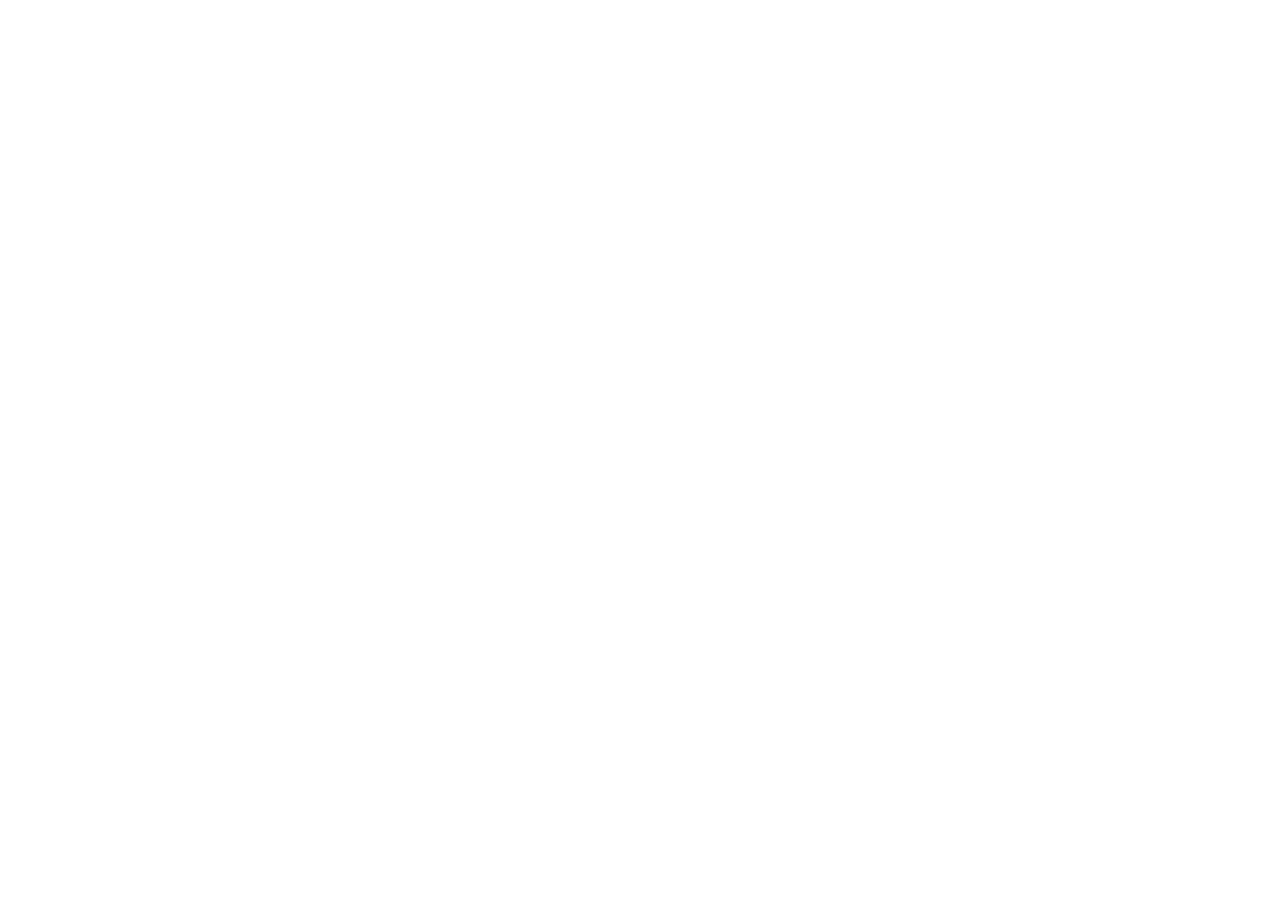
==== index.html @ 76657dc2 "testando alterações" ====
<!DOCTYPE html>
<html lang="en">
  <head>
    <meta charset="UTF-8" />
    <meta http-equiv="X-UA-Compatible" content="IE=edge" />
    <meta name="viewport" content="width=device-width, initial-scale=1.0" />
    <title>Banda Serratec</title>
  </head>
  <body></body>
</html>
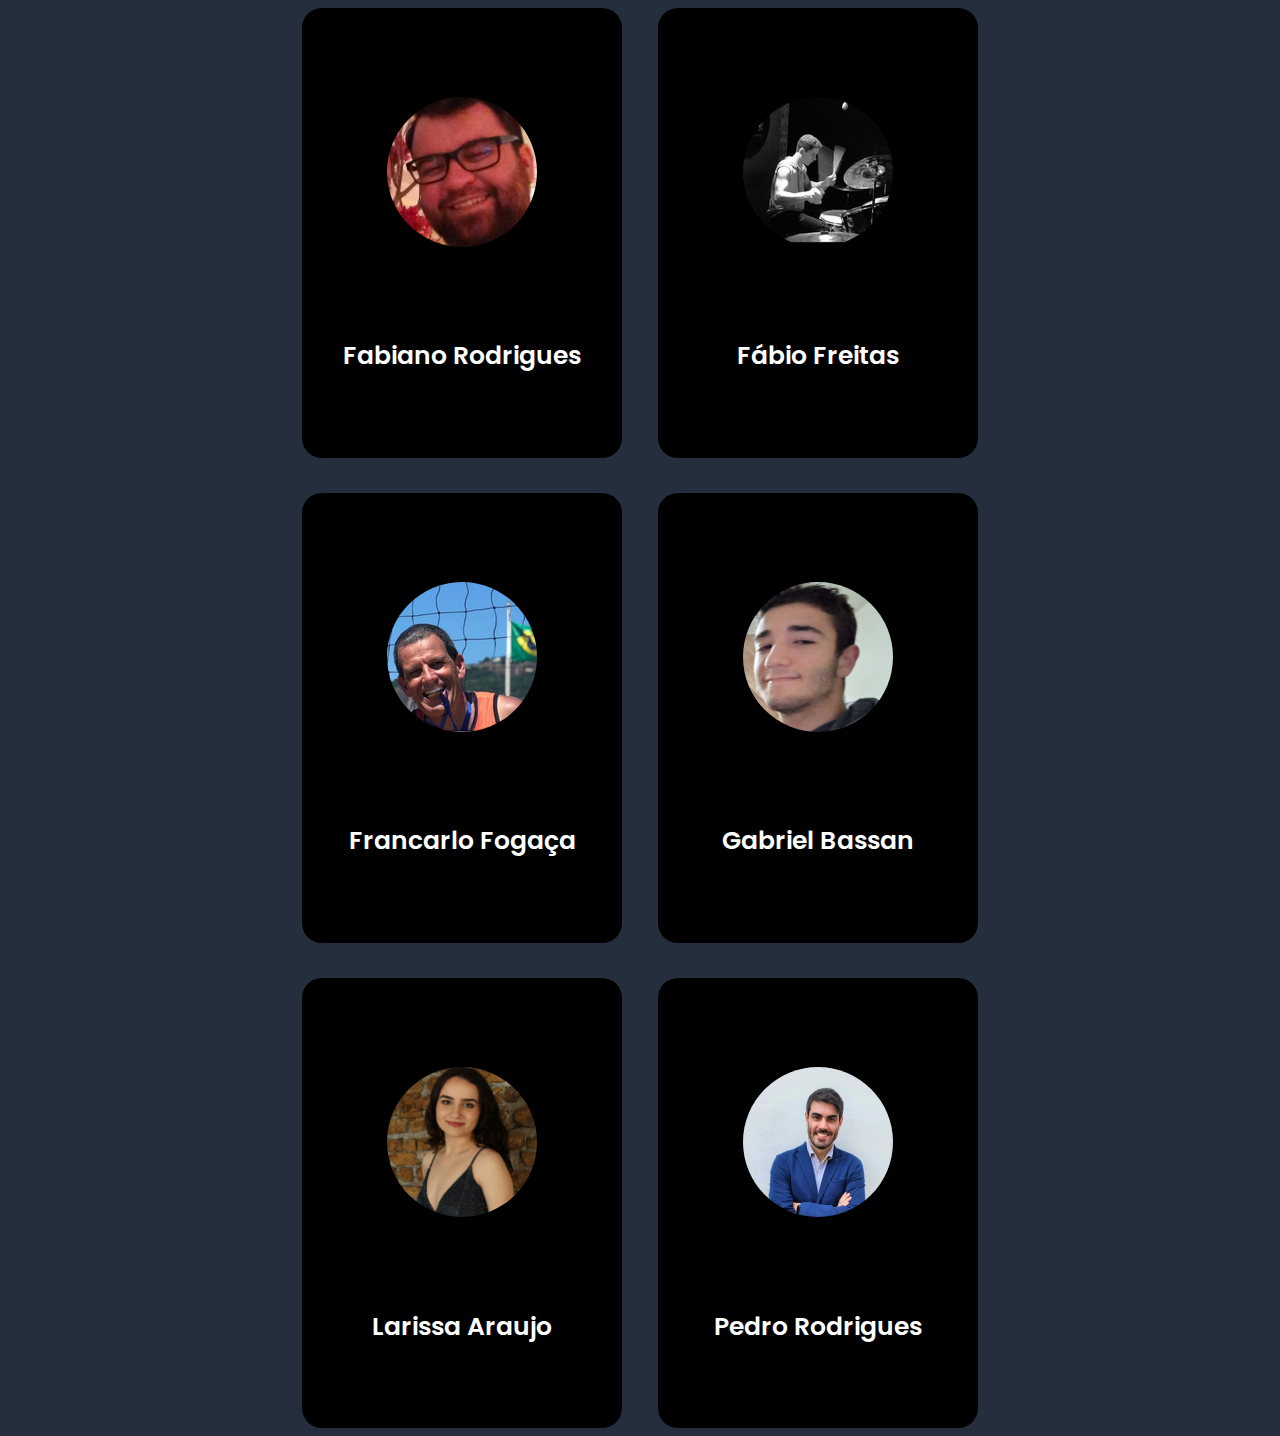
==== commit 307412b1: "add cards banda/pessoas" ====
--- a/index.html
+++ b/index.html
@@ -1,10 +1,128 @@
 <!DOCTYPE html>
-<html lang="en">
+<html lang="pt-BR">
   <head>
     <meta charset="UTF-8" />
     <meta http-equiv="X-UA-Compatible" content="IE=edge" />
     <meta name="viewport" content="width=device-width, initial-scale=1.0" />
-    <title>Banda Serratec</title>
+    <title>Card Hover Effects</title>
+    <link rel="stylesheet" href="./assets/css/style.css" />
+    <link rel="preconnect" href="https://fonts.googleapis.com" />
+    <link rel="preconnect" href="https://fonts.gstatic.com" crossorigin />
+    <link
+      href="https://fonts.googleapis.com/css2?family=Poppins:wght@500&display=swap"
+      rel="stylesheet"
+    />
   </head>
-  <body></body>
+  <body>
+    <section class="container">
+      <div class="card">
+        <div class="imagem">
+          <img
+            class="foto-pessoa"
+            src="./assets/img/fotoFabiano.jpg"
+            alt="foto p1"
+          />
+        </div>
+        <div class="texto">
+          <h2 class="nome">Fabiano Rodrigues</h2>
+          <p class="text-main">
+            Fabiano tem 34 anos, cursa faculdade de Processos Gerenciais e
+            participa da Residência de Software do Serratec. Trabalhou por anos
+            em uma empresa voltada para as áreas de Comunicação, Marketing e Big
+            Data, deixando-a para focar na carreira de desenvolvedor.
+          </p>
+        </div>
+      </div>
+      <div class="card">
+        <div class="imagem">
+          <img
+            class="foto-pessoa"
+            src="./assets/img/fotoFabio.png"
+            alt="foto p2"
+          />
+        </div>
+        <div class="texto">
+          <h2 class="nome">Fábio Freitas</h2>
+          <p class="text-main">
+            Fabio tem 28 anos, formado em Engenharia Mecânica pela Universidade
+            Católica de Petrópolis (UCP). Hoje cursa imersão Full-Stack na
+            Residência em TIC Software, pelo Serratec. É um cara que gosta de
+            jogar Airsoft, tocar bateria e, agora, seu mais novo hobbie: codar!
+          </p>
+        </div>
+      </div>
+      <div class="card">
+        <div class="imagem">
+          <img
+            class="foto-pessoa"
+            src="./assets/img/fotoFrancarlo.png"
+            alt="foto p3"
+          />
+        </div>
+        <div class="texto">
+          <h2 class="nome">Francarlo Fogaça</h2>
+          <p class="text-main">
+            Francarlo Fogaça, formado em: Eletricista Instalador, Técnico em
+            Eletrônica, Manutenção Elétrica e Eletrônica Industrial. Atua em
+            empresas na área de manutenção eletrônica/microeletrônica. E hoje
+            cursa Residência Software do Serratec.
+          </p>
+        </div>
+      </div>
+      <div class="card">
+        <div class="imagem">
+          <img
+            class="foto-pessoa"
+            src="./assets/img/fotoGabriel.jpg"
+            alt="foto p4"
+          />
+        </div>
+        <div class="texto">
+          <h2 class="nome">Gabriel Bassan</h2>
+          <p class="text-main">
+            Gabriel Bassan tem 17 anos, recém formado no ensino médio(2021),
+            engressou na Universidade Católica de Petrópolis Engenharia
+            Mecânica, mas trancou para cursar Programação no Serratec. Curte
+            card games, animes, quadrinhos e basquete.
+          </p>
+        </div>
+      </div>
+      <div class="card">
+        <div class="imagem">
+          <img
+            class="foto-pessoa"
+            src="./assets/img/fotoLarissa.jpg"
+            alt="foto p5"
+          />
+        </div>
+        <div class="texto">
+          <h2 class="nome">Larissa Araujo</h2>
+          <p class="text-main">
+            Larissa tem 18 anos, recém formada no ensino médio (2021). É
+            apaixonada por arte e música, sendo da área de humanas, hoje se
+            aventura e se desafia cursando Residência de Software, pelo
+            Serratec, em busca de novas experiências e conhecimentos.
+          </p>
+        </div>
+      </div>
+      <div class="card">
+        <div class="imagem">
+          <img
+            class="foto-pessoa"
+            src="./assets/img/fotoPedro.png"
+            alt="foto p6"
+          />
+        </div>
+        <div class="texto">
+          <h2 class="nome">Pedro Rodrigues</h2>
+          <p class="text-main">
+            Pedro tem 28 anos, formado em Geologia e com especialização em
+            Sistemas de Informação Geográfica. Hoje ele se aventura a fundo no
+            mundo da tecnologia, mergulhando em uma experiência intensa através
+            do programa de Residência de Software oferecido pelo SERRATEC.
+          </p>
+        </div>
+      </div>
+    </section>
+  </body>
 </html>
--- a/assets/css/style.css
+++ b/assets/css/style.css
@@ -0,0 +1,156 @@
+body {
+  display: flex;
+  justify-content: center;
+  align-items: center;
+  min-height: 100vh;
+  background-color: #242e3d;
+}
+.container {
+  display: flex;
+  justify-content: center;
+  flex-wrap: wrap;
+  gap: 2.2rem;
+  width: 80%;
+  margin: auto;
+  flex-wrap: wrap;
+}
+.card {
+  background-color: #000000;
+  width: 20rem;
+  height: 28.125rem;
+  position: relative;
+  border-radius: 1.25rem;
+  overflow: hidden;
+}
+.imagem {
+  display: flex;
+  justify-content: center;
+}
+.foto-pessoa {
+  width: 9.375rem;
+  height: 9.375rem;
+  border-radius: 50%;
+  margin-top: 1.25rem;
+}
+.nome {
+  text-align: center;
+  color: #fff;
+  font-weight: 600;
+  font-size: 1.563rem;
+  font-family: "Poppins";
+}
+.texto {
+  display: flex;
+}
+.text-main {
+  position: absolute;
+  bottom: 0;
+  text-align: center;
+  transition: 1s;
+  z-index: 10;
+  color: #a2b2c2;
+  font-weight: 200;
+  font-size: 0.938rem;
+  font-family: "Poppins";
+}
+.container .card .foto-pessoa {
+  position: absolute;
+  top: 32%;
+  transform: translateY(-50%);
+  z-index: 10000;
+  transition: 0.5s;
+}
+.container .card:hover .foto-pessoa {
+  top: 0%;
+  transform: translateY(0%);
+}
+.container .card .foto-pessoa img {
+  position: absolute;
+  top: 50%;
+  left: 50%;
+  transform: translate(-50%, -50%) rotate(-25deg);
+  width: 16.875rem;
+}
+.container .card .nome {
+  position: absolute;
+  bottom: 0;
+  width: 100%;
+  height: 6.25rem;
+  text-align: center;
+  transition: 1s;
+  z-index: 10;
+}
+.container .card:hover .nome {
+  height: 13.125rem;
+  transform: translateY(-1.875rem);
+}
+.container .card .nome .text-main {
+  display: flex;
+  justify-content: center;
+  align-items: center;
+  padding: 0.5rem 1.25rem;
+  transition: 0.5s;
+  opacity: 1;
+  visibility: hidden;
+  padding-top: 0;
+  padding-bottom: 0;
+}
+.container .card:hover .nome .text-main {
+  opacity: 1;
+  visibility: visible;
+  transition-delay: 0.2s;
+}
+.container .card .nome .text-main {
+  text-align: center;
+  display: inline-block;
+  margin: 0.313rem;
+  transition: 0s;
+  color: #a2b2c2;
+  border-radius: 0.25;
+  cursor: pointer;
+}
+.container .card .text-main {
+  text-align: center;
+  display: inline-block;
+  padding: 0.625rem 1.25rem;
+  border-radius: 0.25rem;
+  margin-top: 0.625rem;
+  text-decoration: none;
+  color: #a2b2c2;
+  opacity: 0;
+  transform: translateY(3.125rem);
+  transition: 0.5s;
+  margin-top: 0;
+}
+.container .card:hover .text-main {
+  opacity: 1;
+  transform: translateY(0rem);
+  transition-delay: 0s;
+  text-align: center;
+}
+.card:hover {
+  filter: brightness(1.2);
+  cursor: pointer;
+  transform: scale(1.03);
+  transition: all 0.4s ease;
+}
+@media screen and (max-width: 992px) {
+  .card:hover .foto-pessoa {
+    display: none;
+  }
+}
+@media screen and (max-width: 500px) {
+  .card:hover .texto {
+    display: flex;
+    align-items: center;
+    justify-content: center;
+  }
+  .card:hover .nome {
+    text-align: center;
+    width: 80%;
+  }
+  .container .card:hover .nome {
+    height: 17rem;
+    transform: translateY(-5rem);
+  }
+}
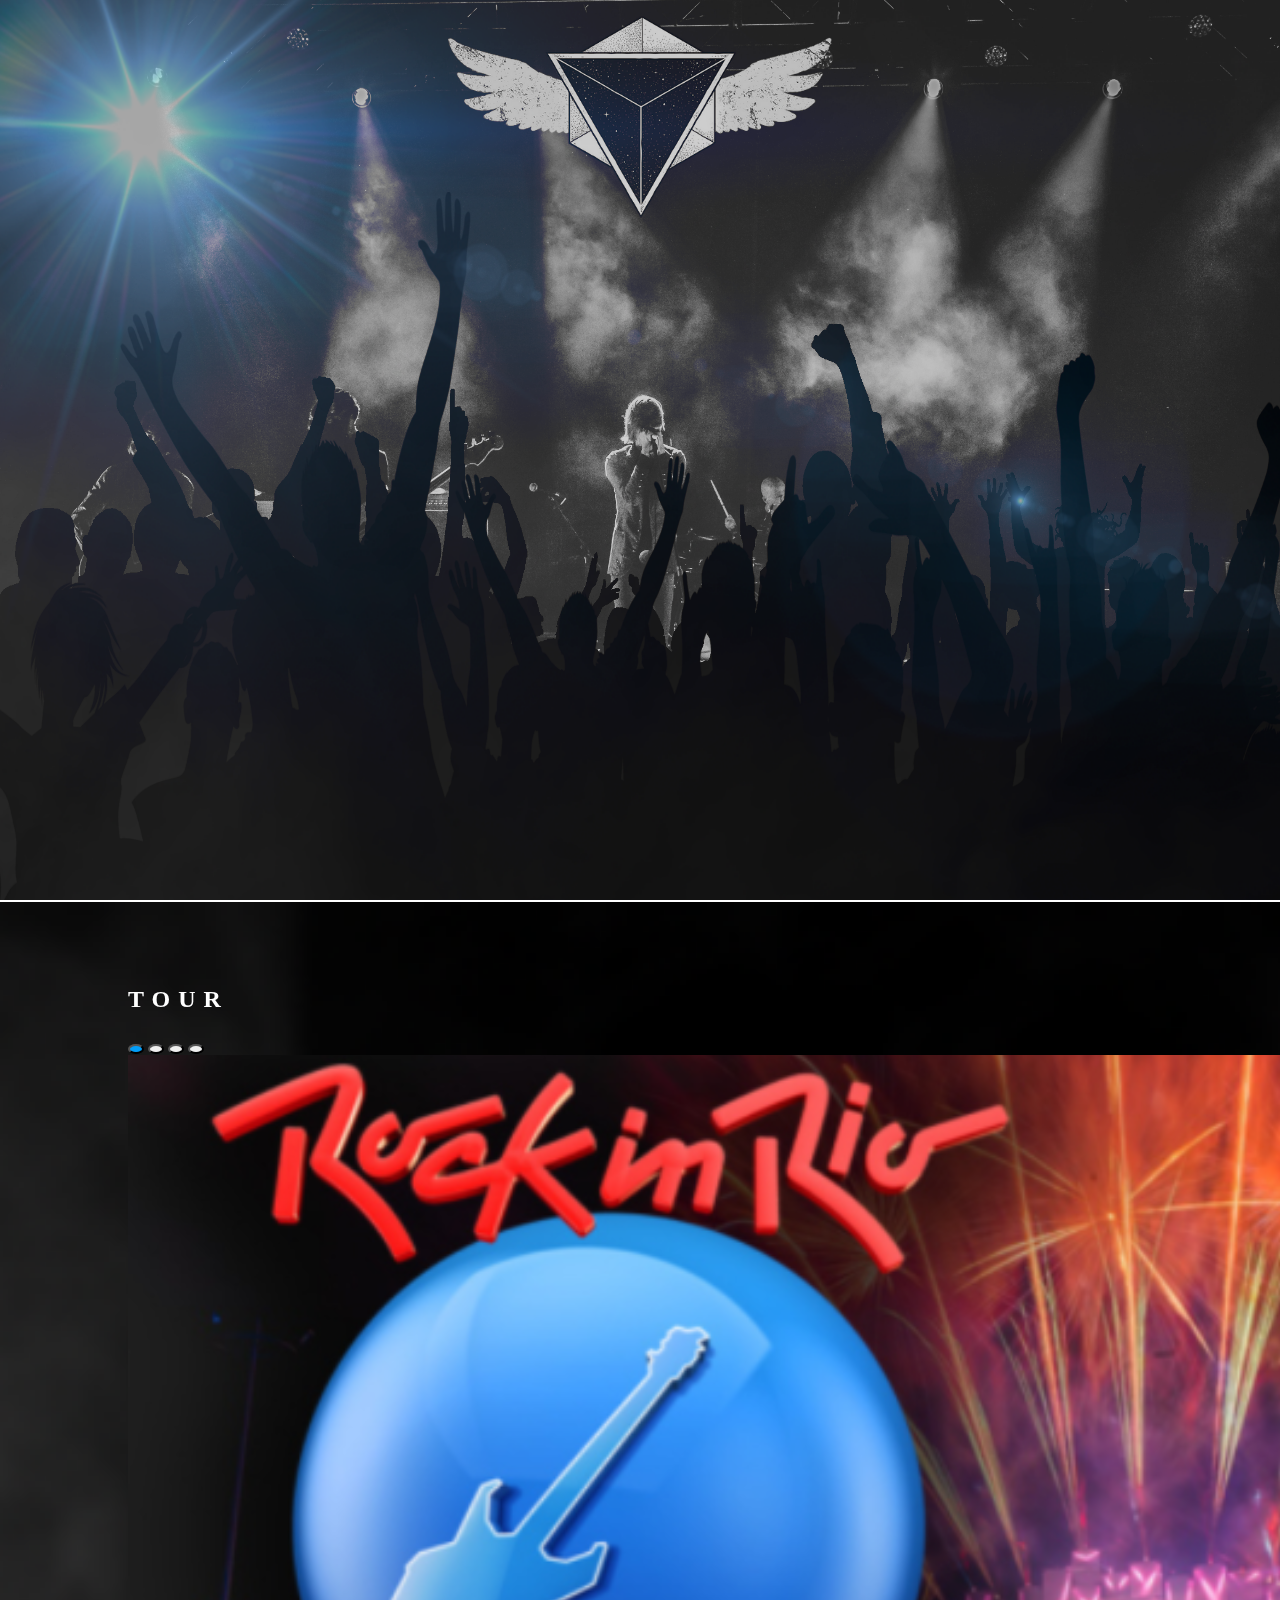
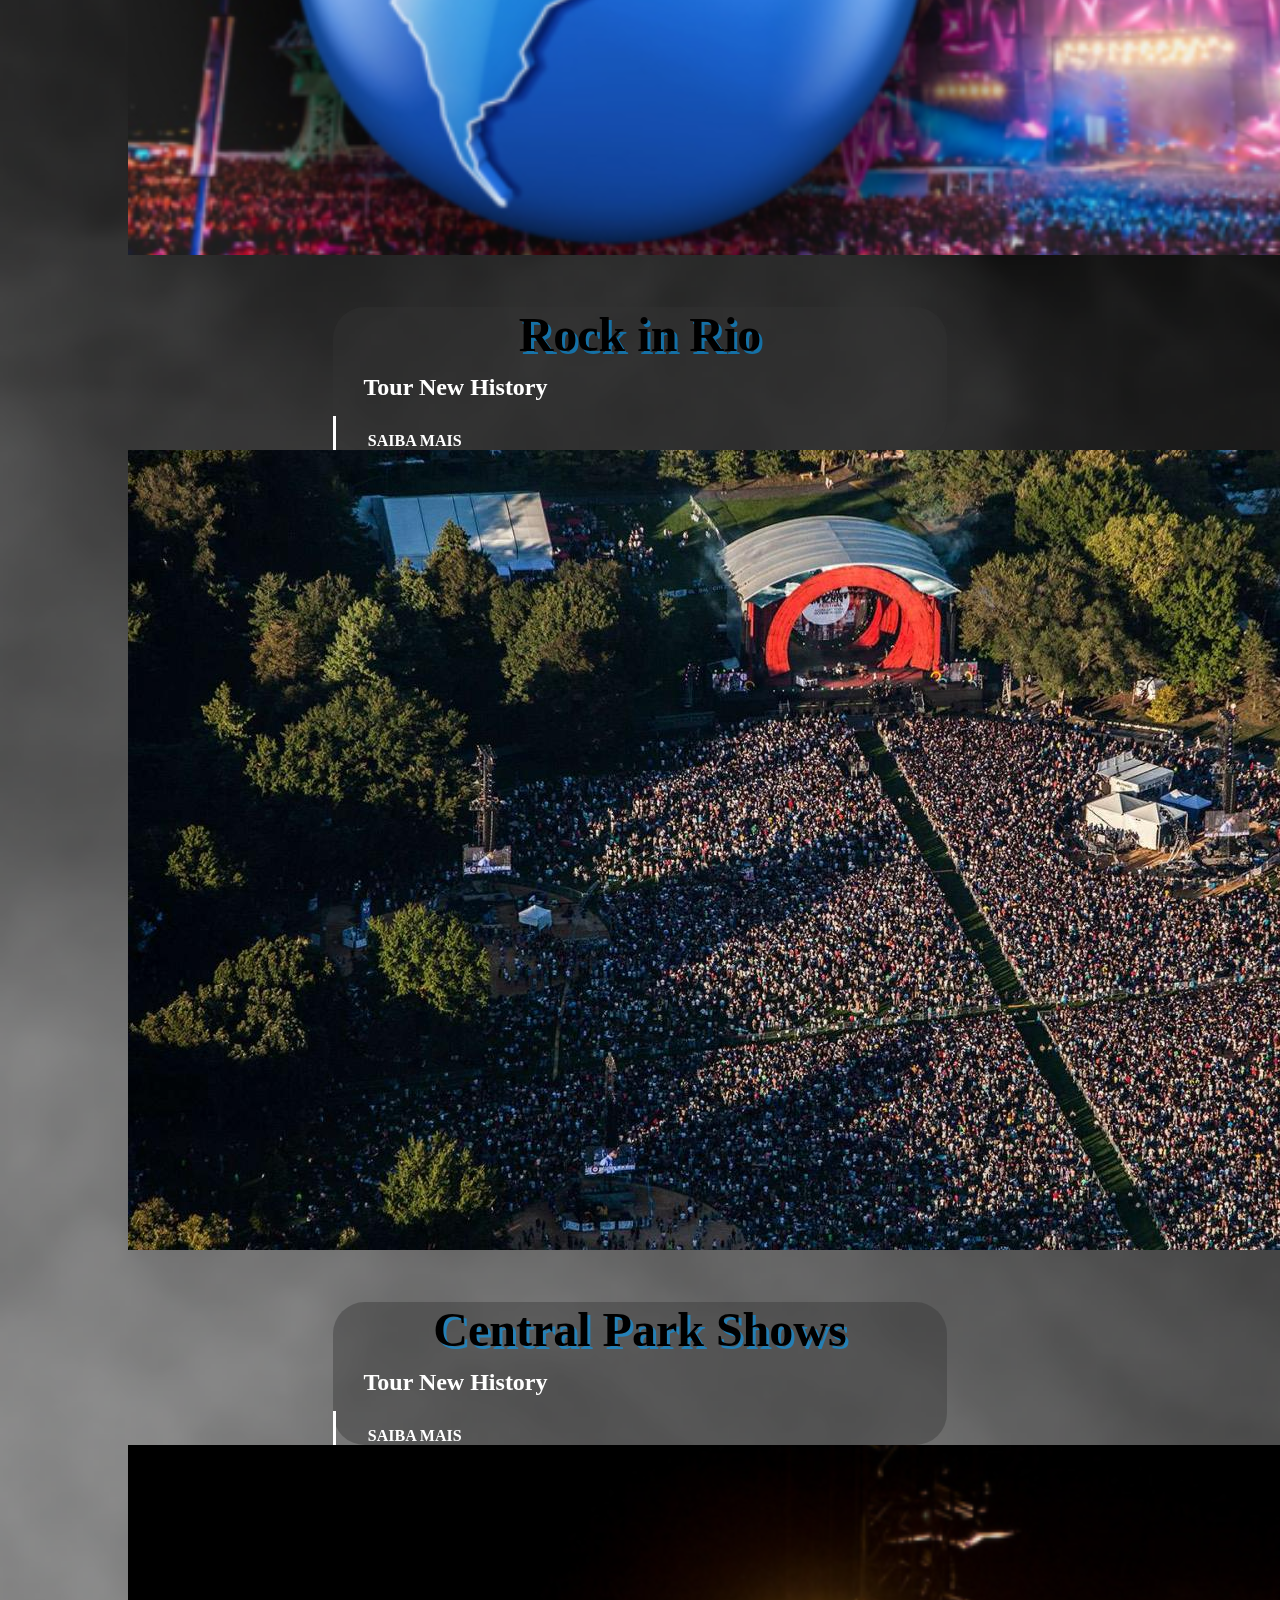
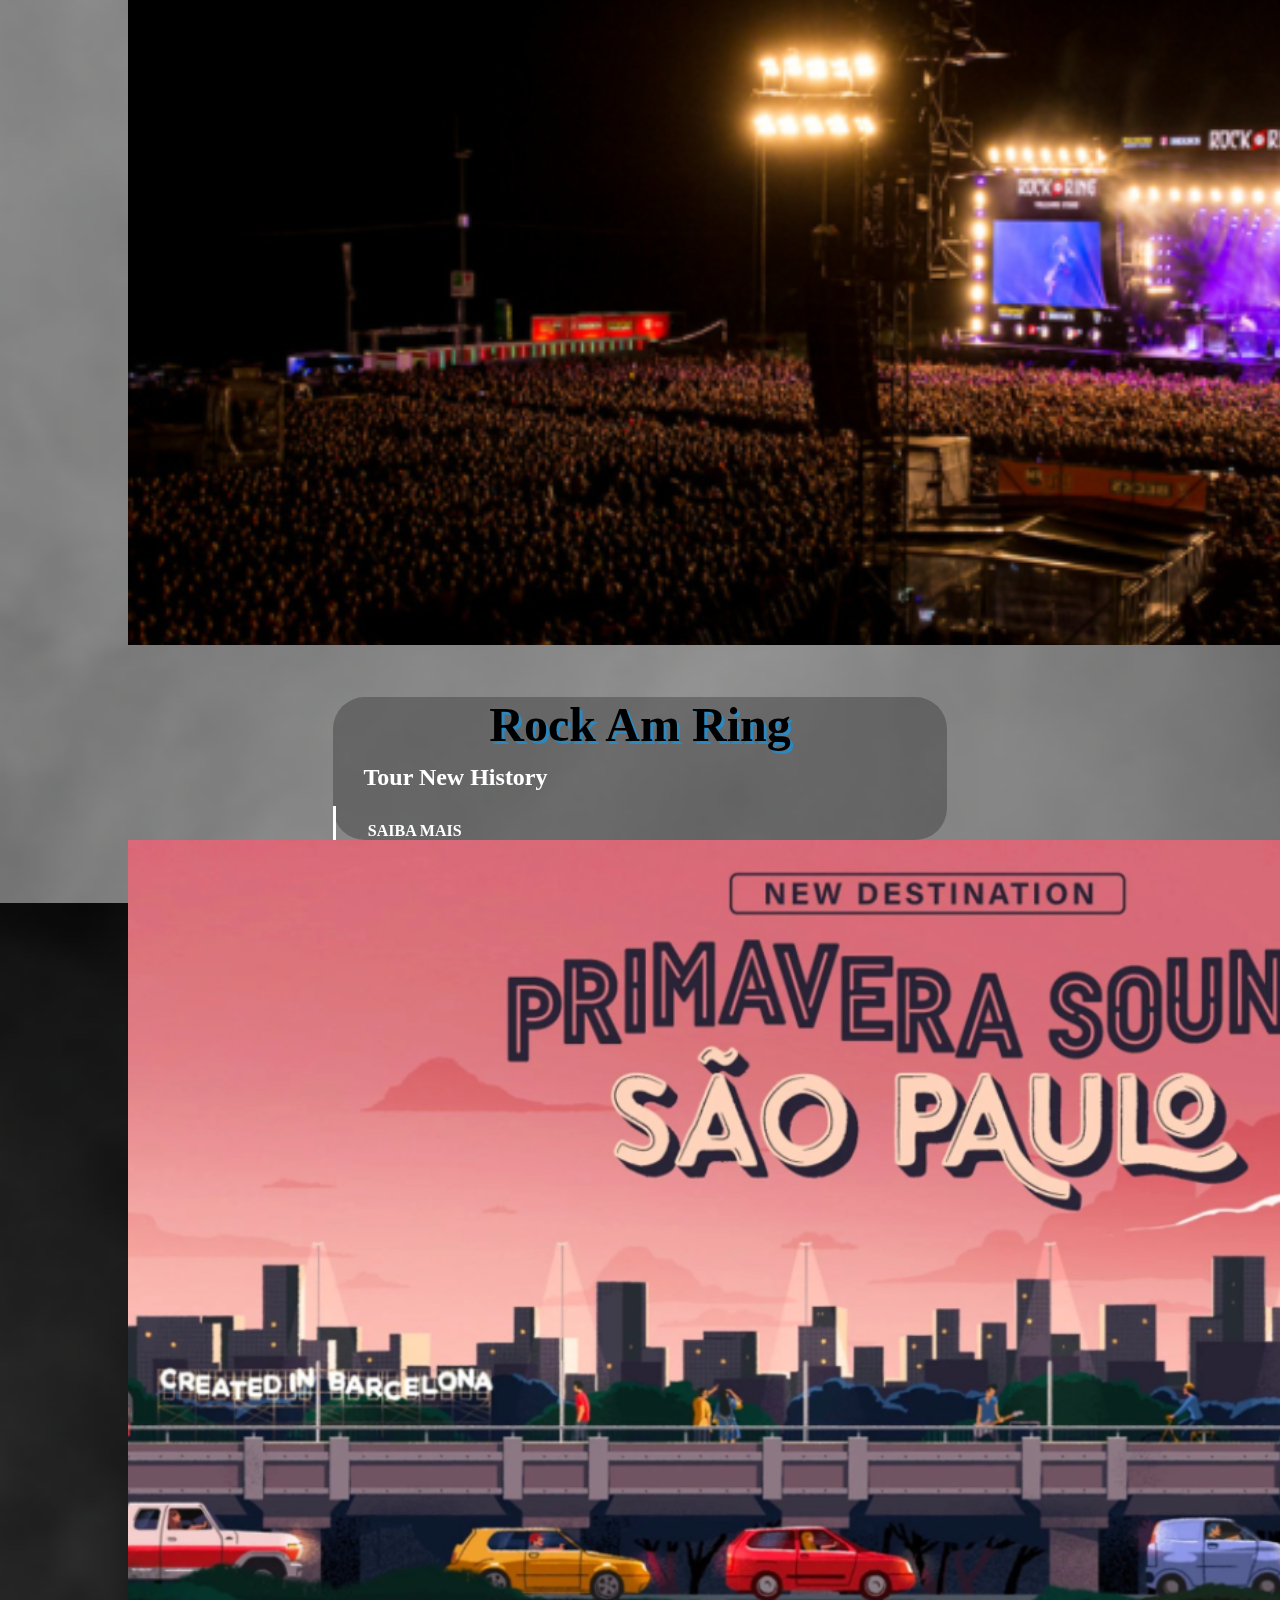
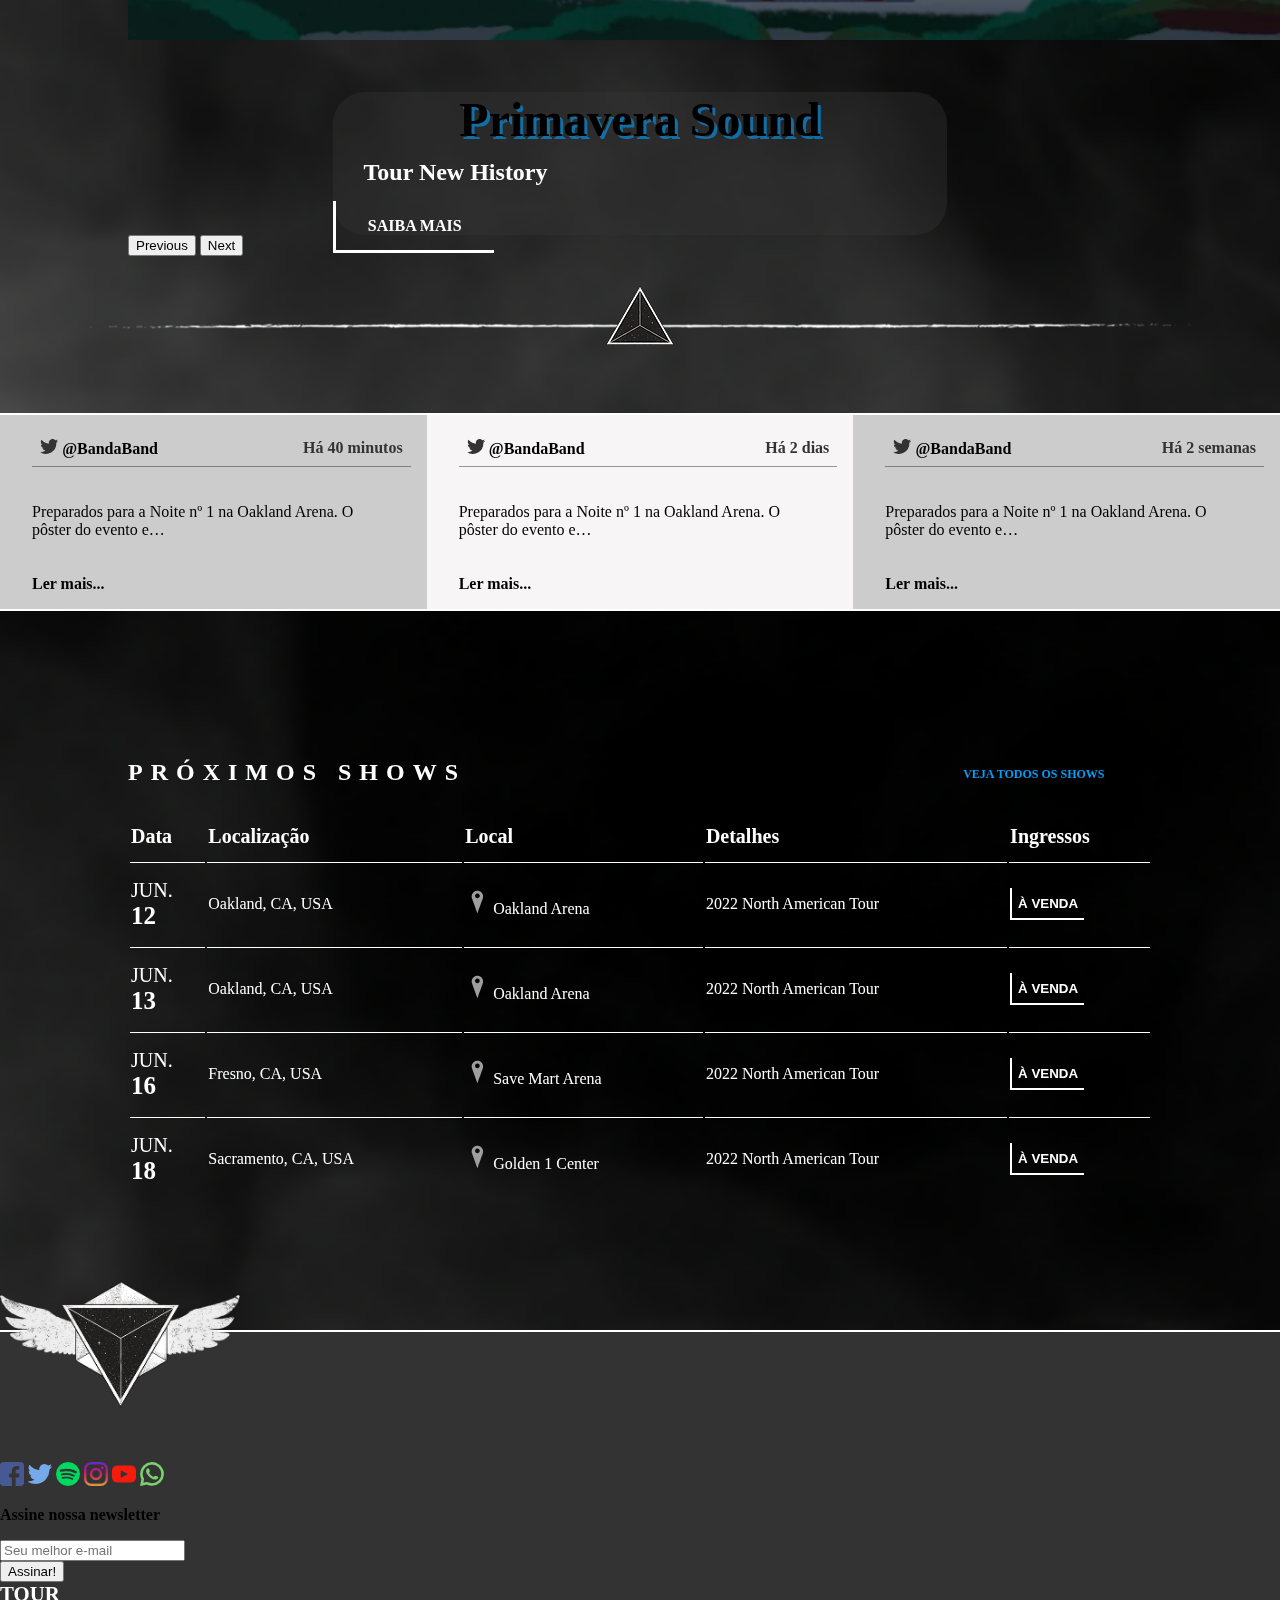
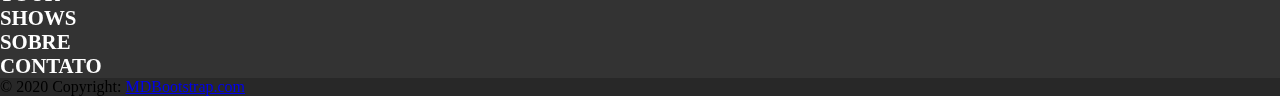
==== commit b512848b: "preparando main para o merge com about e contact" ====
--- a/index.html
+++ b/index.html
@@ -1,128 +1,803 @@
 <!DOCTYPE html>
 <html lang="pt-BR">
-  <head>
-    <meta charset="UTF-8" />
-    <meta http-equiv="X-UA-Compatible" content="IE=edge" />
-    <meta name="viewport" content="width=device-width, initial-scale=1.0" />
-    <title>Card Hover Effects</title>
-    <link rel="stylesheet" href="./assets/css/style.css" />
-    <link rel="preconnect" href="https://fonts.googleapis.com" />
-    <link rel="preconnect" href="https://fonts.gstatic.com" crossorigin />
-    <link
-      href="https://fonts.googleapis.com/css2?family=Poppins:wght@500&display=swap"
-      rel="stylesheet"
-    />
-  </head>
-  <body>
-    <section class="container">
-      <div class="card">
-        <div class="imagem">
-          <img
-            class="foto-pessoa"
-            src="./assets/img/fotoFabiano.jpg"
-            alt="foto p1"
-          />
-        </div>
-        <div class="texto">
-          <h2 class="nome">Fabiano Rodrigues</h2>
-          <p class="text-main">
-            Fabiano tem 34 anos, cursa faculdade de Processos Gerenciais e
-            participa da Residência de Software do Serratec. Trabalhou por anos
-            em uma empresa voltada para as áreas de Comunicação, Marketing e Big
-            Data, deixando-a para focar na carreira de desenvolvedor.
-          </p>
-        </div>
-      </div>
-      <div class="card">
-        <div class="imagem">
-          <img
-            class="foto-pessoa"
-            src="./assets/img/fotoFabio.png"
-            alt="foto p2"
-          />
-        </div>
-        <div class="texto">
-          <h2 class="nome">Fábio Freitas</h2>
-          <p class="text-main">
-            Fabio tem 28 anos, formado em Engenharia Mecânica pela Universidade
-            Católica de Petrópolis (UCP). Hoje cursa imersão Full-Stack na
-            Residência em TIC Software, pelo Serratec. É um cara que gosta de
-            jogar Airsoft, tocar bateria e, agora, seu mais novo hobbie: codar!
-          </p>
-        </div>
-      </div>
-      <div class="card">
-        <div class="imagem">
-          <img
-            class="foto-pessoa"
-            src="./assets/img/fotoFrancarlo.png"
-            alt="foto p3"
-          />
-        </div>
-        <div class="texto">
-          <h2 class="nome">Francarlo Fogaça</h2>
-          <p class="text-main">
-            Francarlo Fogaça, formado em: Eletricista Instalador, Técnico em
-            Eletrônica, Manutenção Elétrica e Eletrônica Industrial. Atua em
-            empresas na área de manutenção eletrônica/microeletrônica. E hoje
-            cursa Residência Software do Serratec.
-          </p>
-        </div>
-      </div>
-      <div class="card">
-        <div class="imagem">
-          <img
-            class="foto-pessoa"
-            src="./assets/img/fotoGabriel.jpg"
-            alt="foto p4"
-          />
-        </div>
-        <div class="texto">
-          <h2 class="nome">Gabriel Bassan</h2>
-          <p class="text-main">
-            Gabriel Bassan tem 17 anos, recém formado no ensino médio(2021),
-            engressou na Universidade Católica de Petrópolis Engenharia
-            Mecânica, mas trancou para cursar Programação no Serratec. Curte
-            card games, animes, quadrinhos e basquete.
-          </p>
-        </div>
-      </div>
-      <div class="card">
-        <div class="imagem">
-          <img
-            class="foto-pessoa"
-            src="./assets/img/fotoLarissa.jpg"
-            alt="foto p5"
-          />
-        </div>
-        <div class="texto">
-          <h2 class="nome">Larissa Araujo</h2>
-          <p class="text-main">
-            Larissa tem 18 anos, recém formada no ensino médio (2021). É
-            apaixonada por arte e música, sendo da área de humanas, hoje se
-            aventura e se desafia cursando Residência de Software, pelo
-            Serratec, em busca de novas experiências e conhecimentos.
-          </p>
-        </div>
-      </div>
-      <div class="card">
-        <div class="imagem">
-          <img
-            class="foto-pessoa"
-            src="./assets/img/fotoPedro.png"
-            alt="foto p6"
-          />
-        </div>
-        <div class="texto">
-          <h2 class="nome">Pedro Rodrigues</h2>
-          <p class="text-main">
-            Pedro tem 28 anos, formado em Geologia e com especialização em
-            Sistemas de Informação Geográfica. Hoje ele se aventura a fundo no
-            mundo da tecnologia, mergulhando em uma experiência intensa através
-            do programa de Residência de Software oferecido pelo SERRATEC.
-          </p>
-        </div>
-      </div>
-    </section>
-  </body>
+   <head>
+      <meta charset="UTF-8" />
+      <meta http-equiv="X-UA-Compatible" content="IE=edge" />
+      <meta name="viewport" content="width=device-width, initial-scale=1.0" />
+      <!-- Bootstrap -->
+      <link
+         href="https://cdn.jsdelivr.net/npm/bootstrap@5.1.3/dist/css/bootstrap.min.css"
+         rel="stylesheet"
+         integrity="sha384-1BmE4kWBq78iYhFldvKuhfTAU6auU8tT94WrHftjDbrCEXSU1oBoqyl2QvZ6jIW3"
+         crossorigin="anonymous"
+      />
+      <link rel="stylesheet" href="assets/css/style-home.css" />
+
+      <!-- Scripts -->
+      <script
+         src="https://cdn.jsdelivr.net/npm/@popperjs/core@2.10.2/dist/umd/popper.min.js"
+         integrity="sha384-7+zCNj/IqJ95wo16oMtfsKbZ9ccEh31eOz1HGyDuCQ6wgnyJNSYdrPa03rtR1zdB"
+         crossorigin="anonymous"
+      ></script>
+      <script
+         src="https://cdn.jsdelivr.net/npm/bootstrap@5.1.3/dist/js/bootstrap.min.js"
+         integrity="sha384-QJHtvGhmr9XOIpI6YVutG+2QOK9T+ZnN4kzFN1RtK3zEFEIsxhlmWl5/YESvpZ13"
+         crossorigin="anonymous"
+      ></script>
+      <script
+         src="https://cdn.jsdelivr.net/npm/bootstrap@5.1.3/dist/js/bootstrap.bundle.min.js"
+         integrity="sha384-ka7Sk0Gln4gmtz2MlQnikT1wXgYsOg+OMhuP+IlRH9sENBO0LRn5q+8nbTov4+1p"
+         crossorigin="anonymous"
+      ></script>
+      <link
+         rel="shortcut icon"
+         href="./assets/img/favicon/favicon.ico"
+         type="image/x-icon"
+      />
+
+      <title>BandaBand - Home</title>
+   </head>
+
+   <body>
+      <header>
+         <nav id="navigation">
+            <div class="logo-nav-left">
+               <img src="./assets/img/util_img/logo-separate.png" />
+            </div>
+            <div class="logo-nav-right">
+               <img src="./assets/img/util_img/logo-separate.png" />
+            </div>
+            <div class="nav-menu">
+               <ul>
+                  <li class="inicio">
+                     <a class="link-sections" href="#home">Início</a>
+                  </li>
+                  <li><a class="link-sections" href="#tour">Tour</a></li>
+                  <li><a class="link-sections" href="#shows">Shows</a></li>
+                  <li class="about">
+                     <a class="link-sections" href="./pages/about.html"
+                        >Sobre</a
+                     >
+                  </li>
+                  <li class="contact">
+                     <a class="link-sections" href="./pages/contact.html"
+                        >Contato</a
+                     >
+                  </li>
+                  <li><a class="link-sections" href="#footer">Mídias</a></li>
+                  <li>
+                     <div class="dropdown">
+                        <a class="hamburger-menu" href="#dropdown-content">
+                           <img
+                              src="./assets/img/util_img/h-menu.png"
+                              alt="Menu Hambúrguer"
+                           />
+                        </a>
+                        <div class="dropdown-content">
+                           <ul class="list-dropdown">
+                              <li>
+                                 <a class="link-dropdown" href="#home"
+                                    >Início</a
+                                 >
+                              </li>
+                              <li>
+                                 <a
+                                    class="link-dropdown"
+                                    href="./pages/about.html"
+                                    >Sobre</a
+                                 >
+                              </li>
+                              <li>
+                                 <a
+                                    class="link-dropdown"
+                                    href="./pages/contact.html"
+                                    >Contato</a
+                                 >
+                              </li>
+                           </ul>
+                        </div>
+                     </div>
+                  </li>
+               </ul>
+            </div>
+         </nav>
+      </header>
+      <main>
+         <section id="home" class="home-parallax">
+            <img
+               src="./assets/img/parallax_img/background_parallax.jpg"
+               id="background-parallax"
+               alt=""
+            />
+            <img src="./assets/img/logo_img/logo.png" id="logo" alt="" />
+            <img
+               src="./assets/img/parallax_img/Audience-Silhoutte-grey.png"
+               id="silhoutte"
+            />
+            <img
+               src="./assets/img/parallax_img/Audience-Silhoutte2.png"
+               id="silhoutte2"
+            />
+            <img id="smoke" src="./assets/img/parallax_img/smoke.png" alt="" />
+            <img
+               id="flare"
+               src="./assets/img/parallax_img/left-flare.png"
+               alt=""
+            />
+         </section>
+
+         <section id="tour" class="tour">
+            <div class="containerSlider">
+               <h2>Tour</h2>
+               <div
+                  id="mainSlider"
+                  class="carousel slide"
+                  data-bs-ride="carousel"
+               >
+                  <div class="carousel-indicators">
+                     <button
+                        type="button"
+                        data-bs-target="#mainSlider"
+                        data-bs-slide-to="0"
+                        class="active"
+                        aria-current="true"
+                        aria-label="Slide 1"
+                     ></button>
+                     <button
+                        type="button"
+                        data-bs-target="#mainSlider"
+                        data-bs-slide-to="1"
+                        aria-label="Slide 2"
+                     ></button>
+                     <button
+                        type="button"
+                        data-bs-target="#mainSlider"
+                        data-bs-slide-to="2"
+                        aria-label="Slide 3"
+                     ></button>
+                     <button
+                        type="button"
+                        data-bs-target="#mainSlider"
+                        data-bs-slide-to="3"
+                        aria-label="Slide 4"
+                     ></button>
+                  </div>
+                  <div class="carousel-inner">
+                     <div class="carousel-item active">
+                        <img
+                           src="assets/img/carousel_img/rockInRio.png"
+                           class="d-block w-100"
+                           alt="Rock in Rio 2022"
+                        />
+                        <div class="carousel-caption d-md-block">
+                           <h3>Rock in Rio</h3>
+                           <p>Tour New History</p>
+                           <a
+                              class="main-btn"
+                              href="https://rockinrio.com/rio/pt-br/home/"
+                              target="_blank"
+                              >Saiba mais</a
+                           >
+                        </div>
+                     </div>
+                     <div class="carousel-item">
+                        <img
+                           src="assets/img/carousel_img/centralPark.jpg"
+                           class="d-block w-100"
+                           alt="Central Park"
+                        />
+                        <div class="carousel-caption d-md-block">
+                           <h3>Central Park Shows</h3>
+                           <p>Tour New History</p>
+                           <a
+                              class="main-btn"
+                              href="https://www.centralpark.com/search/event/upcoming-events/#page=1"
+                              target="_blank"
+                              >Saiba mais</a
+                           >
+                        </div>
+                     </div>
+                     <div class="carousel-item">
+                        <img
+                           src="assets/img/carousel_img/rockAmRing.png"
+                           class="d-block w-100"
+                           alt="Rock Am Ring"
+                        />
+                        <div class="carousel-caption d-md-block">
+                           <h3>Rock Am Ring</h3>
+                           <p>Tour New History</p>
+                           <a
+                              class="main-btn"
+                              href="https://www.rock-am-ring.com/"
+                              target="_blank"
+                              >Saiba mais</a
+                           >
+                        </div>
+                     </div>
+                     <div class="carousel-item">
+                        <img
+                           src="assets/img/carousel_img/primaveraSound.png"
+                           class="d-block w-100"
+                           alt="primaveraSound"
+                        />
+                        <div class="carousel-caption d-md-block">
+                           <h3>Primavera Sound</h3>
+                           <p>Tour New History</p>
+                           <a
+                              href="https://www.primaverasound.com/pt/sao-paulo"
+                              class="main-btn"
+                              target="_blank"
+                              >Saiba mais</a
+                           >
+                        </div>
+                     </div>
+                  </div>
+                  <button
+                     class="carousel-control-prev"
+                     type="button"
+                     data-bs-target="#mainSlider"
+                     data-bs-slide="prev"
+                  >
+                     <span
+                        class="carousel-control-prev-icon"
+                        aria-hidden="true"
+                     ></span>
+                     <span class="visually-hidden">Previous</span>
+                  </button>
+                  <button
+                     class="carousel-control-next"
+                     type="button"
+                     data-bs-target="#mainSlider"
+                     data-bs-slide="next"
+                  >
+                     <span
+                        class="carousel-control-next-icon"
+                        aria-hidden="true"
+                     ></span>
+                     <span class="visually-hidden">Next</span>
+                  </button>
+               </div>
+               <div class="split-section">
+                  <div class="line">
+                     <img src="./assets/img/util_img/line-separate.png" />
+                  </div>
+                  <div class="logo-separate">
+                     <img src="./assets/img/util_img/logo-separate.png" />
+                  </div>
+               </div>
+            </div>
+         </section>
+
+         <section class="social">
+            <div class="social-links">
+               <article class="post">
+                  <header>
+                     <div class="social-tag">
+                        <span class="social-icon">
+                           <svg
+                              viewBox="328 355 335 276"
+                              xmlns="http://www.w3.org/2000/svg"
+                           >
+                              <path
+                                 d="
+                                                M 630, 425
+                                                A 195, 195 0 0 1 331, 600
+                                                A 142, 142 0 0 0 428, 570
+                                                A  70,  70 0 0 1 370, 523
+                                                A  70,  70 0 0 0 401, 521
+                                                A  70,  70 0 0 1 344, 455
+                                                A  70,  70 0 0 0 372, 460
+                                                A  70,  70 0 0 1 354, 370
+                                                A 195, 195 0 0 0 495, 442
+                                                A  67,  67 0 0 1 611, 380
+                                                A 117, 117 0 0 0 654, 363
+                                                A  65,  65 0 0 1 623, 401
+                                                A 117, 117 0 0 0 662, 390
+                                                A  65,  65 0 0 1 630, 425
+                                                Z"
+                              />
+                           </svg>
+                        </span>
+                        <a href="">@BandaBand</a>
+                     </div>
+
+                     <span class="time">Há 40 minutos</span>
+                  </header>
+                  <p>
+                     Preparados para a Noite nº 1 na Oakland Arena. O pôster do
+                     evento e…
+                  </p>
+                  <a href="">Ler mais...</a>
+               </article>
+
+               <article class="post middle">
+                  <header>
+                     <div class="social-tag">
+                        <span class="social-icon">
+                           <svg
+                              viewBox="328 355 335 276"
+                              xmlns="http://www.w3.org/2000/svg"
+                           >
+                              <path
+                                 d="
+                                                M 630, 425
+                                                A 195, 195 0 0 1 331, 600
+                                                A 142, 142 0 0 0 428, 570
+                                                A  70,  70 0 0 1 370, 523
+                                                A  70,  70 0 0 0 401, 521
+                                                A  70,  70 0 0 1 344, 455
+                                                A  70,  70 0 0 0 372, 460
+                                                A  70,  70 0 0 1 354, 370
+                                                A 195, 195 0 0 0 495, 442
+                                                A  67,  67 0 0 1 611, 380
+                                                A 117, 117 0 0 0 654, 363
+                                                A  65,  65 0 0 1 623, 401
+                                                A 117, 117 0 0 0 662, 390
+                                                A  65,  65 0 0 1 630, 425
+                                                Z"
+                              />
+                           </svg>
+                        </span>
+                        <a href="">@BandaBand</a>
+                     </div>
+
+                     <span class="time">Há 2 dias</span>
+                  </header>
+                  <p>
+                     Preparados para a Noite nº 1 na Oakland Arena. O pôster do
+                     evento e…
+                  </p>
+                  <a href="">Ler mais...</a>
+               </article>
+
+               <article class="post">
+                  <header>
+                     <div class="social-tag">
+                        <span class="social-icon">
+                           <svg
+                              viewBox="328 355 335 276"
+                              xmlns="http://www.w3.org/2000/svg"
+                           >
+                              <path
+                                 d="
+                                                M 630, 425
+                                                A 195, 195 0 0 1 331, 600
+                                                A 142, 142 0 0 0 428, 570
+                                                A  70,  70 0 0 1 370, 523
+                                                A  70,  70 0 0 0 401, 521
+                                                A  70,  70 0 0 1 344, 455
+                                                A  70,  70 0 0 0 372, 460
+                                                A  70,  70 0 0 1 354, 370
+                                                A 195, 195 0 0 0 495, 442
+                                                A  67,  67 0 0 1 611, 380
+                                                A 117, 117 0 0 0 654, 363
+                                                A  65,  65 0 0 1 623, 401
+                                                A 117, 117 0 0 0 662, 390
+                                                A  65,  65 0 0 1 630, 425
+                                                Z"
+                              />
+                           </svg>
+                        </span>
+                        <a href="">@BandaBand</a>
+                     </div>
+
+                     <span class="time">Há 2 semanas</span>
+                  </header>
+                  <p>
+                     Preparados para a Noite nº 1 na Oakland Arena. O pôster do
+                     evento e…
+                  </p>
+                  <a href="">Ler mais...</a>
+               </article>
+            </div>
+         </section>
+
+         <section id="shows" class="upcoming-shows">
+            <div class="upcoming-shows-title">
+               <h2>Próximos Shows</h2>
+               <h3>Veja todos os shows</h3>
+            </div>
+            <div class="upcoming-shows-table">
+               <table>
+                  <thead>
+                     <tr>
+                        <td>Data</td>
+                        <td>Localização</td>
+                        <td>Local</td>
+                        <td>Detalhes</td>
+                        <td>Ingressos</td>
+                     </tr>
+                  </thead>
+                  <tbody>
+                     <tr>
+                        <td>
+                           <div class="data">
+                              <p>Jun.</p>
+                              <p>12</p>
+                           </div>
+                        </td>
+                        <td>Oakland, CA, USA</td>
+                        <td>
+                           <a
+                              class="location-name"
+                              href="https://www.google.com/maps/@37.749683,-122.2038475,3a,75y,45.02h,99.9t/data=!3m7!1e1!3m5!1s5XOmQT26stI3S2HfQqIXHA!2e0!6shttps:%2F%2Fstreetviewpixels-pa.googleapis.com%2Fv1%2Fthumbnail%3Fpanoid%3D5XOmQT26stI3S2HfQqIXHA%26cb_client%3Dmaps_sv.tactile.gps%26w%3D203%26h%3D100%26yaw%3D27.50849%26pitch%3D0%26thumbfov%3D100!7i16384!8i8192"
+                              target="_blank"
+                           >
+                              <span>
+                                 <img
+                                    class="local-icon"
+                                    src="./assets/img/util_img/location-pin.svg"
+                                    alt=""
+                                 />
+                              </span>
+                              Oakland Arena
+                           </a>
+                        </td>
+                        <td>2022 North American Tour</td>
+                        <td>
+                           <a href="">
+                              <button class="on-sale">À venda</button>
+                           </a>
+                        </td>
+                     </tr>
+                     <tr>
+                        <td>
+                           <div class="data">
+                              <p>Jun.</p>
+                              <p>13</p>
+                           </div>
+                        </td>
+                        <td>Oakland, CA, USA</td>
+                        <td>
+                           <a
+                              class="location-name"
+                              href="https://www.google.com/maps/@37.749683,-122.2038475,3a,75y,45.02h,99.9t/data=!3m7!1e1!3m5!1s5XOmQT26stI3S2HfQqIXHA!2e0!6shttps:%2F%2Fstreetviewpixels-pa.googleapis.com%2Fv1%2Fthumbnail%3Fpanoid%3D5XOmQT26stI3S2HfQqIXHA%26cb_client%3Dmaps_sv.tactile.gps%26w%3D203%26h%3D100%26yaw%3D27.50849%26pitch%3D0%26thumbfov%3D100!7i16384!8i8192"
+                              target="_blank"
+                           >
+                              <span>
+                                 <img
+                                    class="local-icon"
+                                    src="./assets/img/util_img/location-pin.svg"
+                                    alt=""
+                                 />
+                              </span>
+                              Oakland Arena
+                           </a>
+                        </td>
+                        <td>2022 North American Tour</td>
+                        <td>
+                           <a href="">
+                              <button class="on-sale">À venda</button>
+                           </a>
+                        </td>
+                     </tr>
+                     <tr>
+                        <td>
+                           <div class="data">
+                              <p>Jun.</p>
+                              <p>16</p>
+                           </div>
+                        </td>
+                        <td>Fresno, CA, USA</td>
+                        <td>
+                           <a
+                              class="location-name"
+                              href="https://www.google.com/maps/@36.8101743,-119.7379614,2a,75y,149.86h,97.81t/data=!3m7!1e1!3m5!1sphDaOvzJAtXIk-V_H879yQ!2e0!6shttps:%2F%2Fstreetviewpixels-pa.googleapis.com%2Fv1%2Fthumbnail%3Fpanoid%3DphDaOvzJAtXIk-V_H879yQ%26cb_client%3Dmaps_sv.tactile.gps%26w%3D203%26h%3D100%26yaw%3D244.32364%26pitch%3D0%26thumbfov%3D100!7i13312!8i6656"
+                              target="_blank"
+                           >
+                              <span>
+                                 <img
+                                    class="local-icon"
+                                    src="./assets/img/util_img/location-pin.svg"
+                                    alt=""
+                                 />
+                              </span>
+                              Save Mart Arena
+                           </a>
+                        </td>
+                        <td>2022 North American Tour</td>
+                        <td>
+                           <a href="">
+                              <button class="on-sale">À venda</button>
+                           </a>
+                        </td>
+                     </tr>
+                     <tr>
+                        <td>
+                           <div class="data">
+                              <p>Jun.</p>
+                              <p>18</p>
+                           </div>
+                        </td>
+                        <td>Sacramento, CA, USA</td>
+                        <td>
+                           <a
+                              class="location-name"
+                              href="https://www.google.com/maps/@38.5798578,-121.500904,3a,75y,54.23h,97.61t/data=!3m6!1e1!3m4!1sYpC3Y_69tfBm-CsfDBaZ0Q!2e0!7i16384!8i8192"
+                              target="_blank"
+                           >
+                              <span>
+                                 <img
+                                    class="local-icon"
+                                    src="./assets/img/util_img/location-pin.svg"
+                                    alt=""
+                                 />
+                              </span>
+                              Golden 1 Center
+                           </a>
+                        </td>
+                        <td>2022 North American Tour</td>
+                        <td>
+                           <a href="">
+                              <button class="on-sale">À venda</button>
+                           </a>
+                        </td>
+                     </tr>
+                  </tbody>
+               </table>
+            </div>
+            <div class="upcoming-cards">
+               <div class="upcoming-card">
+                  <h2>12 JUN.</h2>
+                  <div class="card-local">
+                     <a
+                        class="location-name"
+                        href="https://www.google.com/maps/@37.749683,-122.2038475,3a,75y,45.02h,99.9t/data=!3m7!1e1!3m5!1s5XOmQT26stI3S2HfQqIXHA!2e0!6shttps:%2F%2Fstreetviewpixels-pa.googleapis.com%2Fv1%2Fthumbnail%3Fpanoid%3D5XOmQT26stI3S2HfQqIXHA%26cb_client%3Dmaps_sv.tactile.gps%26w%3D203%26h%3D100%26yaw%3D27.50849%26pitch%3D0%26thumbfov%3D100!7i16384!8i8192"
+                        target="_blank"
+                     >
+                        <span>
+                           <img
+                              class="local-icon"
+                              src="./assets/img/util_img/location-pin.svg"
+                              alt=""
+                           />
+                        </span>
+                        Oakland Arena
+                     </a>
+                  </div>
+
+                  <a href="">
+                     <button class="on-sale">À venda</button>
+                  </a>
+               </div>
+               <div class="upcoming-card">
+                  <h2>13 JUN.</h2>
+                  <div class="card-local">
+                     <a
+                        class="location-name"
+                        href="https://www.google.com/maps/@37.749683,-122.2038475,3a,75y,45.02h,99.9t/data=!3m7!1e1!3m5!1s5XOmQT26stI3S2HfQqIXHA!2e0!6shttps:%2F%2Fstreetviewpixels-pa.googleapis.com%2Fv1%2Fthumbnail%3Fpanoid%3D5XOmQT26stI3S2HfQqIXHA%26cb_client%3Dmaps_sv.tactile.gps%26w%3D203%26h%3D100%26yaw%3D27.50849%26pitch%3D0%26thumbfov%3D100!7i16384!8i8192"
+                        target="_blank"
+                     >
+                        <span>
+                           <img
+                              class="local-icon"
+                              src="./assets/img/util_img/location-pin.svg"
+                              alt=""
+                           />
+                        </span>
+                        Oakland Arena
+                     </a>
+                  </div>
+
+                  <a href="">
+                     <button class="on-sale">À venda</button>
+                  </a>
+               </div>
+               <div class="upcoming-card">
+                  <h2>16 JUN.</h2>
+                  <div class="card-local">
+                     <a
+                        class="location-name"
+                        href="https://www.google.com/maps/@36.8101743,-119.7379614,2a,75y,149.86h,97.81t/data=!3m7!1e1!3m5!1sphDaOvzJAtXIk-V_H879yQ!2e0!6shttps:%2F%2Fstreetviewpixels-pa.googleapis.com%2Fv1%2Fthumbnail%3Fpanoid%3DphDaOvzJAtXIk-V_H879yQ%26cb_client%3Dmaps_sv.tactile.gps%26w%3D203%26h%3D100%26yaw%3D244.32364%26pitch%3D0%26thumbfov%3D100!7i13312!8i6656"
+                        target="_blank"
+                     >
+                        <span>
+                           <img
+                              class="local-icon"
+                              src="./assets/img/util_img/location-pin.svg"
+                              alt=""
+                           />
+                        </span>
+                        Save Mart Arena
+                     </a>
+                  </div>
+
+                  <a href="">
+                     <button class="on-sale">À venda</button>
+                  </a>
+               </div>
+               <div class="upcoming-card">
+                  <h2>18 JUN.</h2>
+                  <div class="card-local">
+                     <a
+                        class="location-name"
+                        href="https://www.google.com/maps/@38.5798578,-121.500904,3a,75y,54.23h,97.61t/data=!3m6!1e1!3m4!1sYpC3Y_69tfBm-CsfDBaZ0Q!2e0!7i16384!8i8192"
+                        target="_blank"
+                     >
+                        <span>
+                           <img
+                              class="local-icon"
+                              src="./assets/img/util_img/location-pin.svg"
+                              alt=""
+                           />
+                        </span>
+                        Golden 1 Center
+                     </a>
+                  </div>
+
+                  <a href="">
+                     <button class="on-sale">À venda</button>
+                  </a>
+               </div>
+               <div class="upcoming-button">
+                  <button>Veja todos os shows</button>
+               </div>
+            </div>
+         </section>
+      </main>
+      <footer id="footer" class="bg-dark text-center text-white">
+         <img class="logo-footer" src="./assets/img/logo_img/logo.png" alt="" />
+
+         <!-- Grid container -->
+         <div class="container p-4">
+            <!-- Section: Social media -->
+            <section class="mb-4">
+               <!-- Facebook -->
+               <a
+                  class="btn btn-outline-light btn-floating m-1"
+                  href="#!"
+                  role="button"
+                  ><i class="fab fa-facebook-f"
+                     ><img
+                        src="./assets/img/icons_social/facebook.png"
+                        alt="" /></i
+               ></a>
+
+               <!-- Twitter -->
+               <a
+                  class="btn btn-outline-light btn-floating m-1"
+                  href="#!"
+                  role="button"
+                  ><i class="fab fa-twitter"
+                     ><img
+                        src="./assets/img/icons_social/twitter.png"
+                        alt="" /></i
+               ></a>
+
+               <!-- Spotify -->
+               <a
+                  class="btn btn-outline-light btn-floating m-1"
+                  href="#!"
+                  role="button"
+                  ><i class="fab fa-spotify"
+                     ><img
+                        src="./assets/img/icons_social/spotify.png"
+                        alt="" /></i
+               ></a>
+
+               <!-- Instagram -->
+               <a
+                  class="btn btn-outline-light btn-floating m-1"
+                  href="#!"
+                  role="button"
+                  ><i class="fab fa-instagram"
+                     ><img
+                        src="./assets/img/icons_social/instagram.png"
+                        alt="" /></i
+               ></a>
+
+               <!-- Youtube -->
+               <a
+                  class="btn btn-outline-light btn-floating m-1"
+                  href="#!"
+                  role="button"
+                  ><i class="fab fa-youtube"
+                     ><img
+                        src="./assets/img/icons_social/youtube.png"
+                        alt="" /></i
+               ></a>
+
+               <!-- Whatsapp -->
+               <a
+                  class="btn btn-outline-light btn-floating m-1"
+                  href="#!"
+                  role="button"
+                  ><i class="fab fa-whatsapp"
+                     ><img
+                        src="./assets/img/icons_social/whatsapp.png"
+                        alt="" /></i
+               ></a>
+            </section>
+
+            <section class="footer-form">
+               <form>
+                  <div class="row d-flex justify-content-center">
+                     <div class="col-auto">
+                        <p class="pt-2">
+                           <strong>Assine nossa newsletter</strong>
+                        </p>
+                     </div>
+
+                     <div class="col-md-5 col-12">
+                        <div class="form-outline form-white mb-4">
+                           <input
+                              type="email"
+                              id="form5Example21"
+                              class="form-control"
+                              placeholder="Seu melhor e-mail"
+                           />
+                        </div>
+                     </div>
+                     <div class="col-auto">
+                        <button
+                           type="submit"
+                           class="btn btn-outline-light mb-4"
+                        >
+                           Assinar!
+                        </button>
+                     </div>
+                  </div>
+               </form>
+            </section>
+
+            <section class="footer-social-links">
+               <div class="row mt-4 mb-4">
+                  <div class="col-lg-3 col-md-6 mb-4 mb-md-0">
+                     <a class="link-sections" href="#tour">Tour</a>
+                  </div>
+
+                  <div class="col-lg-3 col-md-6 mb-4 mb-md-0">
+                     <a class="link-sections" href="#shows">Shows</a>
+                  </div>
+
+                  <div class="col-lg-3 col-md-6 mb-4 mb-md-0">
+                     <a class="link-sections" href="./pages/about.html"
+                        >Sobre</a
+                     >
+                  </div>
+                  <div class="col-lg-3 col-md-6 mb-4 mb-md-0">
+                     <a class="link-sections" href="./pages/contact.html"
+                        >Contato</a
+                     >
+                  </div>
+               </div>
+            </section>
+         </div>
+
+         <div class="text-center p-3" style="background-color: #00000033">
+            © 2020 Copyright:
+            <a class="text-white" href="https://mdbootstrap.com/"
+               >MDBootstrap.com</a
+            >
+         </div>
+      </footer>
+
+      <a id="backToTopButton" href="#home"
+         ><svg
+            width="40"
+            height="40"
+            viewBox="0 0 40 40"
+            fill="none"
+            xmlns="http://www.w3.org/2000/svg"
+         >
+            <circle cx="20" cy="20" r="20" fill="#00856F" />
+            <path
+               d="M20 27V13"
+               stroke="white"
+               stroke-width="2"
+               stroke-linecap="round"
+               stroke-linejoin="round"
+            />
+            <path
+               d="M13 20L20 13L27 20"
+               stroke="white"
+               stroke-width="2"
+               stroke-linecap="round"
+               stroke-linejoin="round"
+            />
+         </svg>
+      </a>
+
+      <script src="./assets/js/script-home.js"></script>
+   </body>
 </html>
--- a/assets/css/style-home.css
+++ b/assets/css/style-home.css
@@ -0,0 +1,729 @@
+body {
+	background-color: #333;
+	max-width: 1400px;
+	margin: 0 auto;
+}
+
+/* Navigation*/
+
+nav {
+	visibility: hidden;
+	position: fixed;
+	width: 100%;
+	height: 1.2rem;
+	z-index: 9999;
+	inset: 0;
+	/* color: #ffffff; */
+	/* font-size: 1rem; */
+	/* font-weight: 700; */
+	padding-inline: 5rem;
+	display: flex;
+	align-items: center;
+	justify-content: center;
+	opacity: 0.9;
+	/* text-decoration: none; */
+}
+
+.link-sections {
+	color: #ffffff;
+	font-size: 0.8rem;
+	font-weight: 700;
+	text-decoration: none;
+}
+
+
+.link-sections:hover {
+	color: #ffffff;
+	opacity: 0.5;
+}
+
+nav.scroll {
+	background-color: #000000;
+	border-bottom: 2px solid #ffffff;
+	box-shadow: 0rem 0rem 1rem #ffffff;
+	visibility: visible;
+}
+
+nav .logo-nav-left img {
+	position: fixed;
+	left: -0.5rem;
+	top: 0rem;
+	width: 2.75rem;
+	transform: rotate(90deg);
+}
+
+nav .logo-nav-right img {
+	position: fixed;
+	right: -0.5rem;
+	top: 0rem;
+	width: 2.75rem;
+	transform: rotate(-90deg);
+}
+
+/* nav p {
+	margin: 0;
+} */
+
+nav ul {
+	list-style: none;
+	display: flex;
+	gap: 1rem;
+	margin: 0;
+	height: 2rem;
+
+}
+
+nav ul li a {
+	text-decoration: none;
+	color: white;
+}
+
+/* nav ul li a:hover {
+	color: white;
+	opacity: 0.5;
+} */
+
+.nav-menu {
+	background-color: #000000;
+	border-bottom: 2px solid white;
+	/* box-shadow: 0rem 0rem 1rem white; */
+	border-radius: 2rem;
+	transform: translateY(0.5rem);
+	padding: 0;
+}
+
+.nav-menu ul {
+	padding-block: 0.2rem;
+	padding-inline: 1rem;
+}
+
+.nav-menu a {
+	padding: 0.5rem
+}
+
+.hamburger-menu {
+	width: 2rem;
+	height: 2rem;
+	padding: 0;
+}
+
+.hamburger-menu img {
+	width: 60%;
+	height: 80%;
+	padding: 0;
+}
+
+.dropdown {
+	display: none;
+	height: 100%;
+}
+
+.dropdown-content {
+	position: absolute;
+	z-index: -999;
+	right: 0;
+	top: 1rem;
+}
+
+.dropdown-content ul {
+	display: flex;
+	flex-direction: column;
+	align-items: flex-end;
+	height: auto;
+	padding: 1rem;
+	padding-right: 5rem;
+	margin: 0;
+	background-color: #000000;
+	border-radius: 0 0 1rem 2rem;
+	gap: 0.5rem;
+	transform: translateY(-200%);
+	transition: 500ms;
+}
+
+.dropdown:hover .dropdown-content ul {
+	transform: translateY(0);
+}
+
+/* Parallax */
+
+.home-parallax {
+	position: relative;
+	height: 100vh;
+	background-color: #333;
+
+}
+
+#background-parallax {
+	position: absolute;
+	top: 0;
+	width: 100%;
+	height: 100%;
+}
+
+#silhoutte {
+	position: absolute;
+	height: 100%;
+	width: 100%;
+}
+
+#logo {
+	margin-top: 1rem;
+	left: 35%;
+	position: absolute;
+	width: 30%;
+}
+
+#silhoutte2 {
+	position: absolute;
+	top: 12rem;
+	width: 100%;
+	height: 100%;
+}
+
+#smoke {
+	position: absolute;
+	width: 100%;
+	height: 100%;
+	opacity: 0.2;
+}
+
+#flare {
+	position: absolute;
+	mix-blend-mode: lighten;
+	height: 100%;
+	width: 100%;
+	opacity: 0.6;
+}
+
+.parallax h1 {
+	color: #fff;
+}
+
+/* Carousel */
+
+.containerSlider {
+	position: relative;
+	display: flex;
+	justify-content: center;
+	align-items: center;
+	flex-direction: column;
+	width: 100%;
+	padding: 5% 0;
+	border-top: 2px solid white;
+	background-image: url("../img/parallax_img/smoke.png");
+}
+
+.containerSlider h2 {
+	width: 80%;
+	text-transform: uppercase;
+	letter-spacing: 0.5rem;
+	margin-bottom: 1.5rem;
+	color: #fff;
+}
+
+.containerSlider .carousel {
+	margin: 0;
+	width: 80%;
+}
+
+#mainSlider .carousel-inner {
+	height: 100%;
+	width: 100%;
+	margin: 0 auto;
+	background-color: transparent;
+}
+
+.carousel-caption {
+	inset: 0;
+	width: 60%;
+	height: fit-content;
+	margin: auto;
+	border-radius: 2rem;
+	background-color: #33333367;
+}
+
+#mainSlider .carousel-caption h3 {
+	text-align: center;
+	font-size: 3rem;
+	margin-bottom: 2%;
+	text-shadow: 3px 3px #039ef898;
+}
+
+#mainSlider .carousel-caption p {
+	width: 90%;
+	margin: auto;
+	font-size: 1.5rem;
+	font-weight: bolder;
+	margin-bottom: 5%;
+	color: #fff;
+}
+
+.main-btn {
+	margin-bottom: 20rem;
+	background-color: transparent;
+	color: #fff;
+	font-weight: bolder;
+	text-decoration: none;
+	text-transform: uppercase;
+	width: 10rem;
+	height: 4rem;
+	padding: 1rem 2rem;
+	color: #fff;
+	border-left: #fff 3px solid;
+	border-bottom: #fff 3px solid;
+	transition: .5s;
+}
+
+.main-btn:hover {
+	border: none;
+	color: #fff;
+	background-color: #039ef8;
+}
+
+.carousel-indicators .active {
+	background-color: #039ef8;
+}
+
+.carousel-indicators button {
+	height: 10px !important;
+	width: 10px !important;
+	border-radius: 50%;
+}
+
+.split-section {
+	position: relative;
+	display: flex;
+	flex-direction: column;
+	justify-content: center;
+	align-items: center;
+	margin-top: 30px;
+	width: 90%;
+
+}
+
+.line {
+	position: absolute;
+	top: 50%;
+	max-width: 100vw;
+}
+
+.line img {
+	width: 100%;
+}
+
+.logo-separate {
+	z-index: 9;
+}
+
+/* Social links */
+
+.social-links {
+	position: relative;
+	display: flex;
+	flex-direction: row;
+	width: 100%;
+	border-top: 2px solid white;
+	border-bottom: 2px solid white;
+}
+
+.social-links .post {
+	background-color: #cccccc;
+	padding: 1rem 2rem;
+	width: 100%;
+	height: auto;
+}
+
+.social-links .middle {
+	background-color: #f7f5f5;
+}
+
+.social-links article header {
+	display: flex;
+	justify-content: space-between;
+	align-items: center;
+	border-bottom: rgba(51, 51, 51, 0.493) solid 0.5px;
+	padding: 0.5rem;
+	width: 100%;
+}
+
+.social-tag {
+	width: 50%;
+}
+
+.social-icon svg {
+	width: 10%;
+	height: 10%;
+	fill: #333;
+}
+
+.social-tag:hover .social-icon svg {
+	fill: #039ef8;
+}
+
+.social-links article header a {
+	text-decoration: none;
+	color: #000000;
+	font-weight: bolder;
+}
+
+.social-links article .time {
+	color: #333;
+	font-weight: bold;
+}
+
+.social-links article p {
+	margin: 10% 0;
+	text-decoration: none;
+	color: #000000;
+}
+
+.social-links article p+a {
+	text-decoration: none;
+	color: #000000;
+	font-weight: bolder;
+}
+
+.social-links article p+a:hover {
+	color: #039ef8;
+}
+
+/* Upcoming-shows */
+
+.upcoming-shows {
+	padding: 10%;
+	height: fit-content;
+	position: relative;
+	background-image: url("../img/parallax_img/smoke.png");
+}
+
+.upcoming-shows-table {
+	width: 100%;
+	height: 100%;
+	color: #fff;
+}
+
+.upcoming-cards {
+	width: 100%;
+	height: 100%;
+	display: none;
+}
+
+.upcoming-card {
+	text-align: center;
+	background-color: rgba(51, 51, 51, 0.411);
+	padding: 2rem;
+	margin: 2rem auto;
+	border-top: 2px solid #fff;
+	border-radius: 10px;
+
+}
+
+.card-local {
+	width: 100%;
+	height: 30%;
+	margin-bottom: 1.5rem;
+}
+
+.upcoming-shows-title {
+	display: flex;
+}
+
+.upcoming-shows h2 {
+	width: 100%;
+	text-transform: uppercase;
+	letter-spacing: 0.5rem;
+	margin-bottom: 1.5rem;
+	color: #fff;
+
+}
+
+.upcoming-shows h3 {
+	display: flex;
+	justify-content: center;
+	align-items: center;
+	width: 30%;
+	text-align: end;
+	text-transform: uppercase;
+	font-size: 12px;
+	color: #039ef8;
+	margin: 0;
+}
+
+.upcoming-shows h3:hover {
+	cursor: pointer;
+	color: #38b4fc;
+	text-decoration: underline;
+}
+
+.upcoming-shows-table table {
+	width: 100%;
+	height: 90%;
+}
+
+.upcoming-shows-table table thead {
+	font-size: 20px;
+	font-weight: bolder;
+	height: 3rem;
+	border-top: #fff solid 1px;
+
+}
+
+.upcoming-shows-table table tbody td {
+	border-top: #fff solid 1px;
+	height: 5rem;
+}
+
+.upcoming-shows-table .local-icon,
+.upcoming-card .local-icon {
+	width: auto;
+	height: 1.5rem;
+}
+
+
+.upcoming-shows-table svg {
+	width: auto;
+	height: 30%;
+}
+
+.upcoming-shows-table .location-name,
+.upcoming-card .location-name {
+	width: auto;
+	height: 30%;
+	text-decoration: none;
+	color: #fff;
+}
+
+.upcoming-shows-table .data p {
+	margin: 0;
+	text-transform: uppercase;
+	font-size: 20px;
+}
+
+.upcoming-shows-table .data p+p {
+	margin: 0;
+	font-size: 25px;
+	font-weight: bolder;
+}
+
+.upcoming-button {
+	display: none;
+}
+
+.upcoming-shows-table button,
+.upcoming-card button,
+.upcoming-button button {
+	height: 2rem;
+	text-transform: uppercase;
+	font-weight: bolder;
+	border: none;
+	background-color: transparent;
+	color: #fff;
+	border-left: #fff 2px solid;
+	border-bottom: #fff 2px solid;
+	transition: .5s;
+}
+
+.upcoming-shows-table button:hover {
+	border: none;
+	background-color: #039ef8;
+
+}
+
+/* Footer */
+
+footer {
+	border-top: 2px solid white;
+}
+
+.logo-footer {
+	width: 15rem;
+	transform: translateY(-40%);
+}
+
+footer .link-sections {
+	font-size: 1.3rem;
+	text-transform: uppercase;
+}
+
+/* Back to top button */
+
+#backToTopButton circle {
+	fill: #333;
+}
+
+#backToTopButton {
+	position: fixed;
+	bottom: 1rem;
+	right: 2.5rem;
+
+	opacity: 0;
+	visibility: hidden;
+
+	transform: translateY(100%);
+	transition: 200ms;
+}
+
+#backToTopButton.show {
+	opacity: 1;
+	visibility: visible;
+	transform: translateY(0);
+}
+
+/* Responsive */
+
+@media screen and (max-width:992px) {
+	.home-parallax {
+		position: relative;
+		height: 50vh;
+		background-color: #333;
+	}
+
+	#logo {
+		margin-top: 0;
+	}
+
+	#silhoutte2 {
+		top: 15%;
+	}
+
+	#mainSlider .carousel-inner,
+	#mainSlider .carousel-item {
+		height: 30vh;
+	}
+
+	.carousel-item img {
+		height: 100%;
+	}
+
+	#mainSlider .carousel-caption {
+		width: auto;
+	}
+
+	#mainSlider .carousel-caption h2 {
+		font-size: 2rem;
+		margin-bottom: 2%;
+		text-shadow: 3px 3px #039ef898;
+	}
+
+	#mainSlider .carousel-caption p {
+		width: 90%;
+		font-size: 1rem;
+	}
+
+	.carousel-indicators {
+		margin: 0;
+	}
+
+	.social-links {
+		flex-wrap: wrap;
+	}
+
+}
+
+@media screen and (max-width:760px) {
+	.home-parallax {
+		position: relative;
+		height: 30vh;
+		background-color: #333;
+	}
+
+	#logo {
+		margin-top: 0;
+	}
+
+	#silhoutte2 {
+		top: 15%;
+	}
+
+	#mainSlider .carousel-caption h3 {
+		font-size: 1.5rem;
+	}
+
+	.main-btn {
+		width: auto;
+		height: auto;
+		padding: 0.5rem;
+		font-size: 0.8rem;
+	}
+
+	.upcoming-shows-table {
+		display: none;
+	}
+
+	.upcoming-cards {
+		display: flex;
+		flex-direction: column;
+		justify-content: center;
+		align-items: center;
+	}
+
+	.upcoming-shows h3 {
+		display: none;
+	}
+
+	.upcoming-button {
+		display: block;
+		margin-bottom: 2rem;
+	}
+
+	.logo-separate img {
+		height: 3rem;
+	}
+
+}
+
+@media screen and (max-width:560px) {
+	#navigation {
+		padding-inline: 0;
+	}
+
+	.nav-menu {
+		display: flex;
+		width: 80%;
+		height: 2.5rem;
+		align-items: center;
+		transform: translateY(0.7rem);
+	}
+
+	.nav-menu ul {
+		display: flex;
+		justify-content: space-between;
+		width: 100%;
+		padding-inline: 0.5rem;
+	}
+
+	.nav-menu a {
+		padding: 0.5rem
+	}
+
+	.nav-menu .inicio {
+		display: none;
+	}
+
+	.dropdown {
+		display: block;
+	}
+
+	.contact,
+	.about {
+		display: none;
+	}
+
+	nav ul {
+		gap: 0;
+	}
+}
+
+@media screen and (max-width: 400px) {
+	.logo-nav-left {
+		display: none;
+	}
+
+	.logo-nav-right {
+		display: none;
+	}
+
+	.nav-menu {
+		width: 90%;
+	}
+}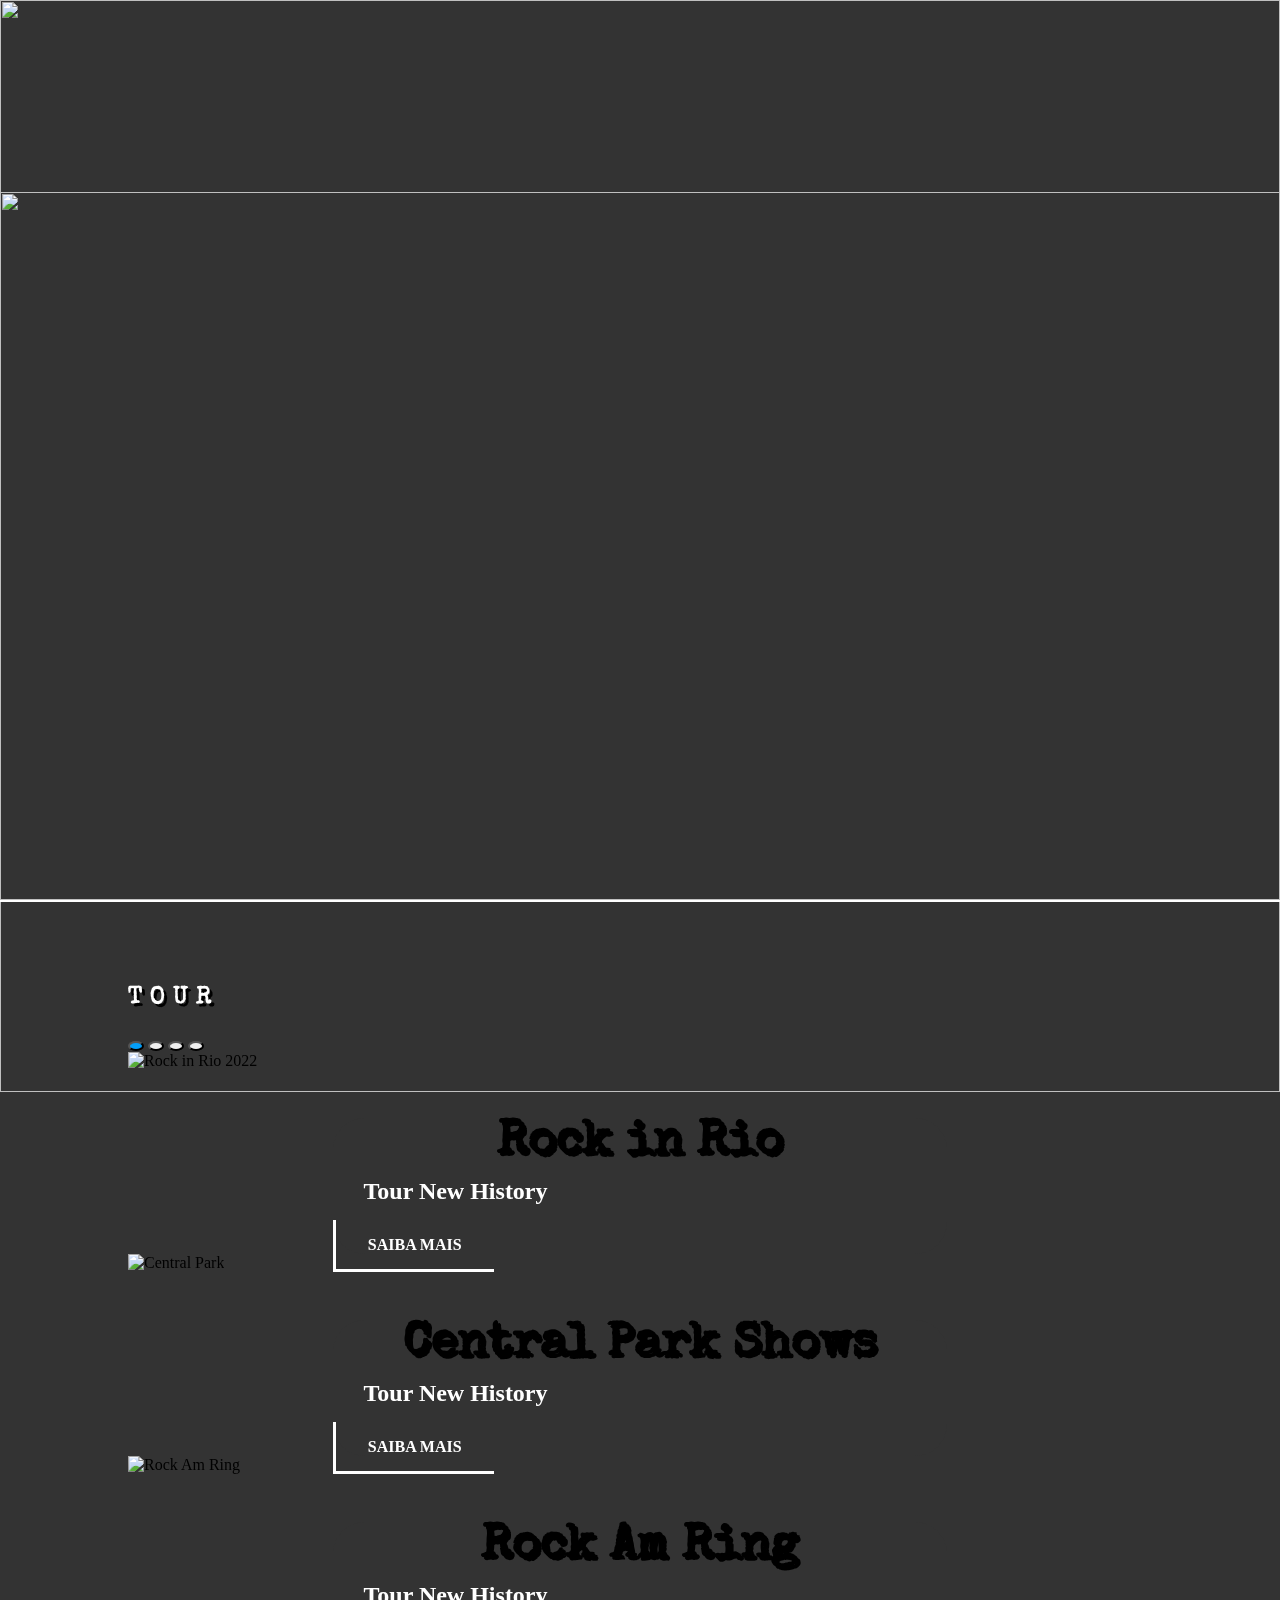
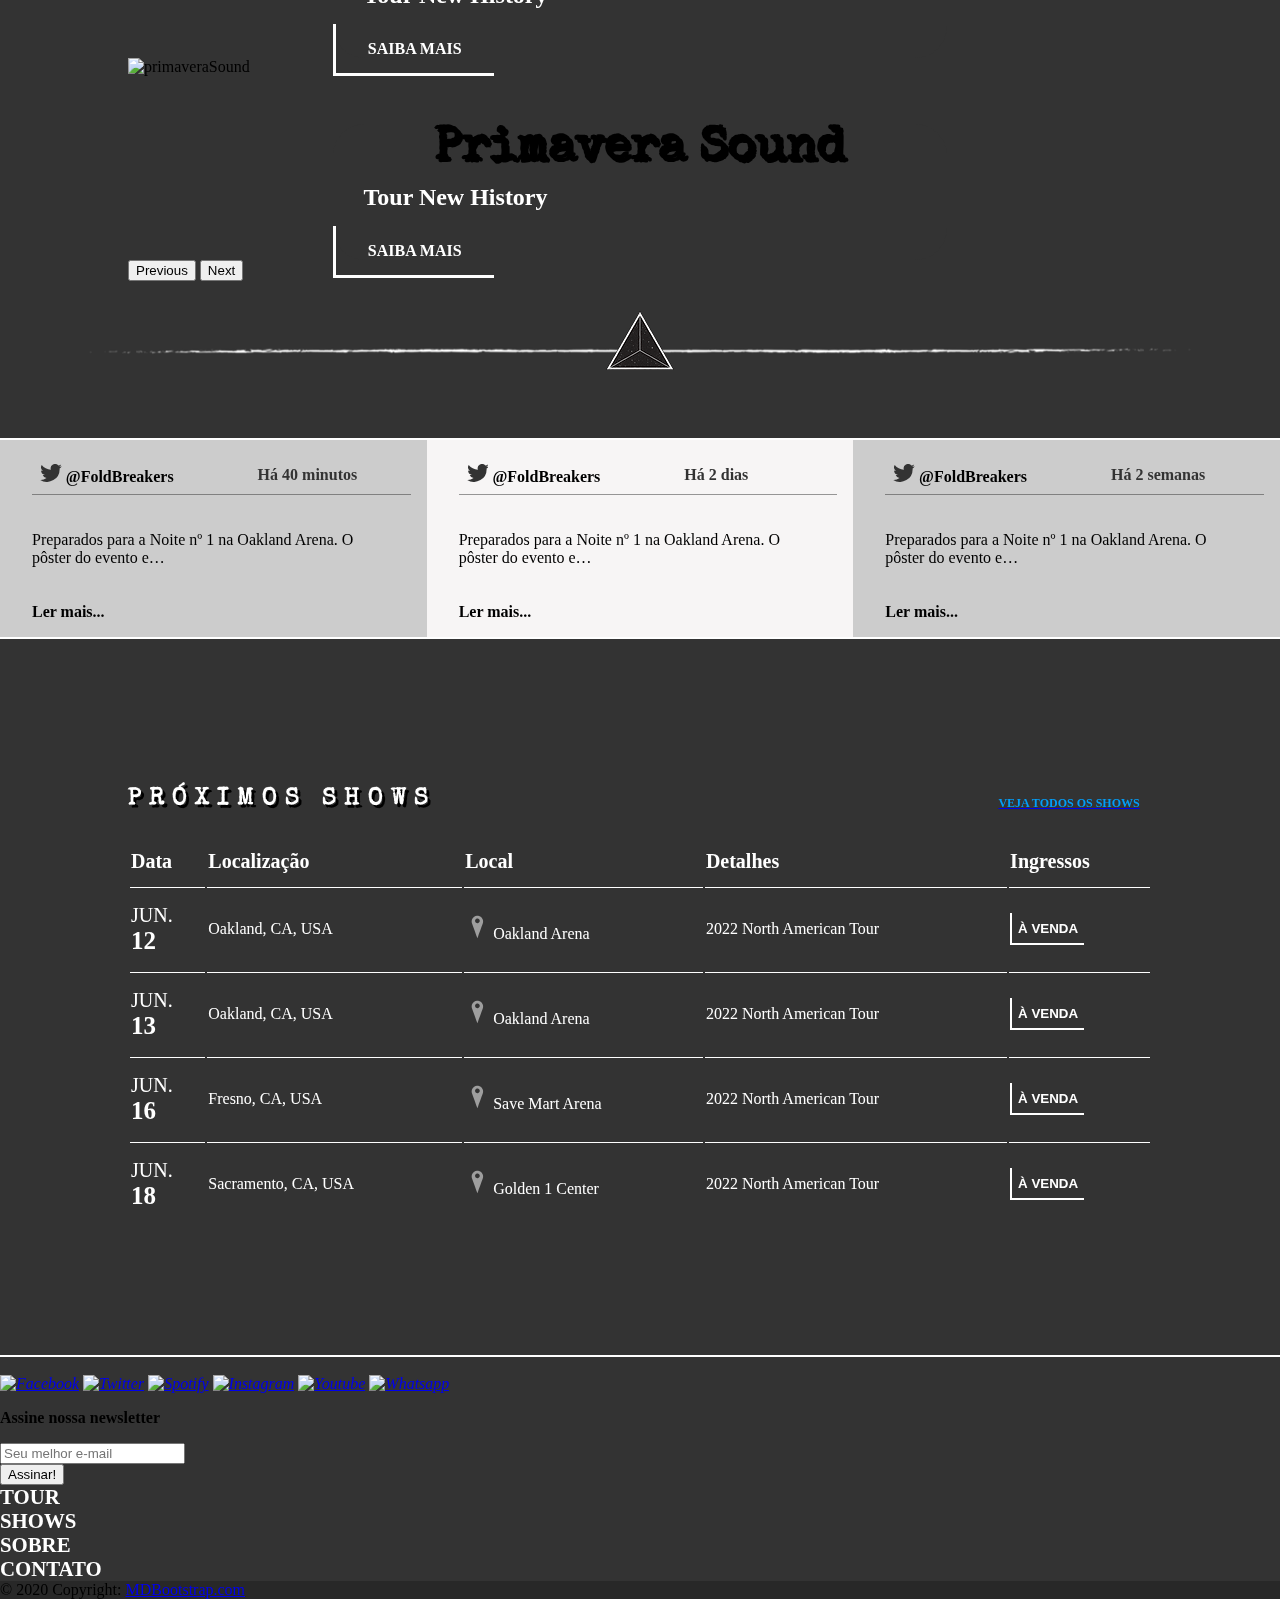
==== commit 749a886a: "Todos os links, fonte e hover menu hamburguer" ====
--- a/index.html
+++ b/index.html
@@ -1,285 +1,166 @@
 <!DOCTYPE html>
 <html lang="pt-BR">
-   <head>
-      <meta charset="UTF-8" />
-      <meta http-equiv="X-UA-Compatible" content="IE=edge" />
-      <meta name="viewport" content="width=device-width, initial-scale=1.0" />
-      <!-- Bootstrap -->
-      <link
-         href="https://cdn.jsdelivr.net/npm/bootstrap@5.1.3/dist/css/bootstrap.min.css"
-         rel="stylesheet"
-         integrity="sha384-1BmE4kWBq78iYhFldvKuhfTAU6auU8tT94WrHftjDbrCEXSU1oBoqyl2QvZ6jIW3"
-         crossorigin="anonymous"
-      />
-      <link rel="stylesheet" href="assets/css/style-home.css" />
-
-      <!-- Scripts -->
-      <script
-         src="https://cdn.jsdelivr.net/npm/@popperjs/core@2.10.2/dist/umd/popper.min.js"
-         integrity="sha384-7+zCNj/IqJ95wo16oMtfsKbZ9ccEh31eOz1HGyDuCQ6wgnyJNSYdrPa03rtR1zdB"
-         crossorigin="anonymous"
-      ></script>
-      <script
-         src="https://cdn.jsdelivr.net/npm/bootstrap@5.1.3/dist/js/bootstrap.min.js"
-         integrity="sha384-QJHtvGhmr9XOIpI6YVutG+2QOK9T+ZnN4kzFN1RtK3zEFEIsxhlmWl5/YESvpZ13"
-         crossorigin="anonymous"
-      ></script>
-      <script
-         src="https://cdn.jsdelivr.net/npm/bootstrap@5.1.3/dist/js/bootstrap.bundle.min.js"
-         integrity="sha384-ka7Sk0Gln4gmtz2MlQnikT1wXgYsOg+OMhuP+IlRH9sENBO0LRn5q+8nbTov4+1p"
-         crossorigin="anonymous"
-      ></script>
-      <link
-         rel="shortcut icon"
-         href="./assets/img/favicon/favicon.ico"
-         type="image/x-icon"
-      />
-
-      <title>BandaBand - Home</title>
-   </head>
-
-   <body>
-      <header>
-         <nav id="navigation">
-            <div class="logo-nav-left">
-               <img src="./assets/img/util_img/logo-separate.png" />
-            </div>
-            <div class="logo-nav-right">
-               <img src="./assets/img/util_img/logo-separate.png" />
-            </div>
-            <div class="nav-menu">
-               <ul>
-                  <li class="inicio">
-                     <a class="link-sections" href="#home">Início</a>
-                  </li>
-                  <li><a class="link-sections" href="#tour">Tour</a></li>
-                  <li><a class="link-sections" href="#shows">Shows</a></li>
-                  <li class="about">
-                     <a class="link-sections" href="./pages/about.html"
-                        >Sobre</a
-                     >
-                  </li>
-                  <li class="contact">
-                     <a class="link-sections" href="./pages/contact.html"
-                        >Contato</a
-                     >
-                  </li>
-                  <li><a class="link-sections" href="#footer">Mídias</a></li>
-                  <li>
-                     <div class="dropdown">
-                        <a class="hamburger-menu" href="#dropdown-content">
-                           <img
-                              src="./assets/img/util_img/h-menu.png"
-                              alt="Menu Hambúrguer"
-                           />
-                        </a>
-                        <div class="dropdown-content">
-                           <ul class="list-dropdown">
-                              <li>
-                                 <a class="link-dropdown" href="#home"
-                                    >Início</a
-                                 >
-                              </li>
-                              <li>
-                                 <a
-                                    class="link-dropdown"
-                                    href="./pages/about.html"
-                                    >Sobre</a
-                                 >
-                              </li>
-                              <li>
-                                 <a
-                                    class="link-dropdown"
-                                    href="./pages/contact.html"
-                                    >Contato</a
-                                 >
-                              </li>
-                           </ul>
-                        </div>
+
+<head>
+   <meta charset="UTF-8" />
+   <meta http-equiv="X-UA-Compatible" content="IE=edge" />
+   <meta name="viewport" content="width=device-width, initial-scale=1.0" />
+   <!-- Bootstrap -->
+   <link href="https://cdn.jsdelivr.net/npm/bootstrap@5.1.3/dist/css/bootstrap.min.css" rel="stylesheet"
+      integrity="sha384-1BmE4kWBq78iYhFldvKuhfTAU6auU8tT94WrHftjDbrCEXSU1oBoqyl2QvZ6jIW3" crossorigin="anonymous" />
+   <link rel="stylesheet" href="assets/css/style-home.css" />
+
+   <!-- Scripts -->
+   <script src="https://cdn.jsdelivr.net/npm/@popperjs/core@2.10.2/dist/umd/popper.min.js"
+      integrity="sha384-7+zCNj/IqJ95wo16oMtfsKbZ9ccEh31eOz1HGyDuCQ6wgnyJNSYdrPa03rtR1zdB"
+      crossorigin="anonymous"></script>
+   <script src="https://cdn.jsdelivr.net/npm/bootstrap@5.1.3/dist/js/bootstrap.min.js"
+      integrity="sha384-QJHtvGhmr9XOIpI6YVutG+2QOK9T+ZnN4kzFN1RtK3zEFEIsxhlmWl5/YESvpZ13"
+      crossorigin="anonymous"></script>
+   <script src="https://cdn.jsdelivr.net/npm/bootstrap@5.1.3/dist/js/bootstrap.bundle.min.js"
+      integrity="sha384-ka7Sk0Gln4gmtz2MlQnikT1wXgYsOg+OMhuP+IlRH9sENBO0LRn5q+8nbTov4+1p"
+      crossorigin="anonymous"></script>
+   <link rel="shortcut icon" href="./assets/img/favicon/favicon.ico" type="image/x-icon" />
+   <!-- Fonts -->
+   <link rel="preconnect" href="https://fonts.googleapis.com">
+   <link rel="preconnect" href="https://fonts.gstatic.com" crossorigin>
+   <link href="https://fonts.googleapis.com/css2?family=Special+Elite&display=swap" rel="stylesheet">
+
+   <title>FoldBreakers - Home</title>
+</head>
+
+<body>
+   <header>
+      <nav id="navigation">
+         <div class="logo-nav-left">
+            <img src="./assets/img/util_img/logo-separate.png" />
+         </div>
+         <div class="logo-nav-right">
+            <img src="./assets/img/util_img/logo-separate.png" />
+         </div>
+         <div class="nav-menu">
+            <ul>
+               <li class="inicio">
+                  <a class="link-sections" href="#home">Início</a>
+               </li>
+               <li><a class="link-sections" href="#tour">Tour</a></li>
+               <li><a class="link-sections" href="#shows">Shows</a></li>
+               <li class="about">
+                  <a class="link-sections" href="./pages/about.html">Sobre</a>
+               </li>
+               <li class="contact">
+                  <a class="link-sections" href="./pages/contact.html">Contato</a>
+               </li>
+               <li><a class="link-sections" href="#footer">Mídias</a></li>
+               <li>
+                  <div class="dropdown">
+                     <a class="hamburger-menu" href="#dropdown-content">
+                        <img src="./assets/img/util_img/h-menu.png" alt="Menu Hambúrguer" />
+                     </a>
+                     <div class="dropdown-content">
+                        <ul class="list-dropdown">
+                           <li>
+                              <a class="link-dropdown" href="#home">Início</a>
+                           </li>
+                           <li>
+                              <a class="link-dropdown" href="./pages/about.html">Sobre</a>
+                           </li>
+                           <li>
+                              <a class="link-dropdown" href="./pages/contact.html">Contato</a>
+                           </li>
+                        </ul>
                      </div>
-                  </li>
-               </ul>
-            </div>
-         </nav>
-      </header>
-      <main>
-         <section id="home" class="home-parallax">
-            <img
-               src="./assets/img/parallax_img/background_parallax.jpg"
-               id="background-parallax"
-               alt=""
-            />
-            <img src="./assets/img/logo_img/logo.png" id="logo" alt="" />
-            <img
-               src="./assets/img/parallax_img/Audience-Silhoutte-grey.png"
-               id="silhoutte"
-            />
-            <img
-               src="./assets/img/parallax_img/Audience-Silhoutte2.png"
-               id="silhoutte2"
-            />
-            <img id="smoke" src="./assets/img/parallax_img/smoke.png" alt="" />
-            <img
-               id="flare"
-               src="./assets/img/parallax_img/left-flare.png"
-               alt=""
-            />
-         </section>
-
-         <section id="tour" class="tour">
-            <div class="containerSlider">
-               <h2>Tour</h2>
-               <div
-                  id="mainSlider"
-                  class="carousel slide"
-                  data-bs-ride="carousel"
-               >
-                  <div class="carousel-indicators">
-                     <button
-                        type="button"
-                        data-bs-target="#mainSlider"
-                        data-bs-slide-to="0"
-                        class="active"
-                        aria-current="true"
-                        aria-label="Slide 1"
-                     ></button>
-                     <button
-                        type="button"
-                        data-bs-target="#mainSlider"
-                        data-bs-slide-to="1"
-                        aria-label="Slide 2"
-                     ></button>
-                     <button
-                        type="button"
-                        data-bs-target="#mainSlider"
-                        data-bs-slide-to="2"
-                        aria-label="Slide 3"
-                     ></button>
-                     <button
-                        type="button"
-                        data-bs-target="#mainSlider"
-                        data-bs-slide-to="3"
-                        aria-label="Slide 4"
-                     ></button>
-                  </div>
-                  <div class="carousel-inner">
-                     <div class="carousel-item active">
-                        <img
-                           src="assets/img/carousel_img/rockInRio.png"
-                           class="d-block w-100"
-                           alt="Rock in Rio 2022"
-                        />
-                        <div class="carousel-caption d-md-block">
-                           <h3>Rock in Rio</h3>
-                           <p>Tour New History</p>
-                           <a
-                              class="main-btn"
-                              href="https://rockinrio.com/rio/pt-br/home/"
-                              target="_blank"
-                              >Saiba mais</a
-                           >
-                        </div>
+                  </div>
+               </li>
+            </ul>
+         </div>
+      </nav>
+   </header>
+   <main>
+      <section id="home" class="home-parallax">
+         <img src="./assets/img/parallax_img/background_parallax.jpg" id="background-parallax" alt="" />
+         <img src="./assets/img/logo_img/logo.png" id="logo" alt="" />
+         <img src="./assets/img/parallax_img/Audience-Silhoutte-grey.png" id="silhoutte" />
+         <img src="./assets/img/parallax_img/Audience-Silhoutte2.png" id="silhoutte2" />
+         <img id="smoke" src="./assets/img/parallax_img/smoke.png" alt="" />
+         <img id="flare" src="./assets/img/parallax_img/left-flare.png" alt="" />
+      </section>
+
+      <section id="tour" class="tour">
+         <div class="containerSlider">
+            <h2>Tour</h2>
+            <div id="mainSlider" class="carousel slide" data-bs-ride="carousel">
+               <div class="carousel-indicators">
+                  <button type="button" data-bs-target="#mainSlider" data-bs-slide-to="0" class="active"
+                     aria-current="true" aria-label="Slide 1"></button>
+                  <button type="button" data-bs-target="#mainSlider" data-bs-slide-to="1" aria-label="Slide 2"></button>
+                  <button type="button" data-bs-target="#mainSlider" data-bs-slide-to="2" aria-label="Slide 3"></button>
+                  <button type="button" data-bs-target="#mainSlider" data-bs-slide-to="3" aria-label="Slide 4"></button>
+               </div>
+               <div class="carousel-inner">
+                  <div class="carousel-item active">
+                     <img src="assets/img/carousel_img/rockInRio.png" class="d-block w-100" alt="Rock in Rio 2022" />
+                     <div class="carousel-caption d-md-block">
+                        <h3>Rock in Rio</h3>
+                        <p>Tour New History</p>
+                        <a class="main-btn" href="https://rockinrio.com/rio/pt-br/home/" target="_blank">Saiba mais</a>
                      </div>
-                     <div class="carousel-item">
-                        <img
-                           src="assets/img/carousel_img/centralPark.jpg"
-                           class="d-block w-100"
-                           alt="Central Park"
-                        />
-                        <div class="carousel-caption d-md-block">
-                           <h3>Central Park Shows</h3>
-                           <p>Tour New History</p>
-                           <a
-                              class="main-btn"
-                              href="https://www.centralpark.com/search/event/upcoming-events/#page=1"
-                              target="_blank"
-                              >Saiba mais</a
-                           >
-                        </div>
+                  </div>
+                  <div class="carousel-item">
+                     <img src="assets/img/carousel_img/centralPark.jpg" class="d-block w-100" alt="Central Park" />
+                     <div class="carousel-caption d-md-block">
+                        <h3>Central Park Shows</h3>
+                        <p>Tour New History</p>
+                        <a class="main-btn" href="https://www.centralpark.com/search/event/upcoming-events/#page=1"
+                           target="_blank">Saiba mais</a>
                      </div>
-                     <div class="carousel-item">
-                        <img
-                           src="assets/img/carousel_img/rockAmRing.png"
-                           class="d-block w-100"
-                           alt="Rock Am Ring"
-                        />
-                        <div class="carousel-caption d-md-block">
-                           <h3>Rock Am Ring</h3>
-                           <p>Tour New History</p>
-                           <a
-                              class="main-btn"
-                              href="https://www.rock-am-ring.com/"
-                              target="_blank"
-                              >Saiba mais</a
-                           >
-                        </div>
+                  </div>
+                  <div class="carousel-item">
+                     <img src="assets/img/carousel_img/rockAmRing.png" class="d-block w-100" alt="Rock Am Ring" />
+                     <div class="carousel-caption d-md-block">
+                        <h3>Rock Am Ring</h3>
+                        <p>Tour New History</p>
+                        <a class="main-btn" href="https://www.rock-am-ring.com/" target="_blank">Saiba mais</a>
                      </div>
-                     <div class="carousel-item">
-                        <img
-                           src="assets/img/carousel_img/primaveraSound.png"
-                           class="d-block w-100"
-                           alt="primaveraSound"
-                        />
-                        <div class="carousel-caption d-md-block">
-                           <h3>Primavera Sound</h3>
-                           <p>Tour New History</p>
-                           <a
-                              href="https://www.primaverasound.com/pt/sao-paulo"
-                              class="main-btn"
-                              target="_blank"
-                              >Saiba mais</a
-                           >
-                        </div>
+                  </div>
+                  <div class="carousel-item">
+                     <img src="assets/img/carousel_img/primaveraSound.png" class="d-block w-100" alt="primaveraSound" />
+                     <div class="carousel-caption d-md-block">
+                        <h3>Primavera Sound</h3>
+                        <p>Tour New History</p>
+                        <a href="https://www.primaverasound.com/pt/sao-paulo" class="main-btn" target="_blank">Saiba
+                           mais</a>
                      </div>
                   </div>
-                  <button
-                     class="carousel-control-prev"
-                     type="button"
-                     data-bs-target="#mainSlider"
-                     data-bs-slide="prev"
-                  >
-                     <span
-                        class="carousel-control-prev-icon"
-                        aria-hidden="true"
-                     ></span>
-                     <span class="visually-hidden">Previous</span>
-                  </button>
-                  <button
-                     class="carousel-control-next"
-                     type="button"
-                     data-bs-target="#mainSlider"
-                     data-bs-slide="next"
-                  >
-                     <span
-                        class="carousel-control-next-icon"
-                        aria-hidden="true"
-                     ></span>
-                     <span class="visually-hidden">Next</span>
-                  </button>
-               </div>
-               <div class="split-section">
-                  <div class="line">
-                     <img src="./assets/img/util_img/line-separate.png" />
-                  </div>
-                  <div class="logo-separate">
-                     <img src="./assets/img/util_img/logo-separate.png" />
-                  </div>
-               </div>
-            </div>
-         </section>
-
-         <section class="social">
-            <div class="social-links">
-               <article class="post">
-                  <header>
-                     <div class="social-tag">
-                        <span class="social-icon">
-                           <svg
-                              viewBox="328 355 335 276"
-                              xmlns="http://www.w3.org/2000/svg"
-                           >
-                              <path
-                                 d="
+               </div>
+               <button class="carousel-control-prev" type="button" data-bs-target="#mainSlider" data-bs-slide="prev">
+                  <span class="carousel-control-prev-icon" aria-hidden="true"></span>
+                  <span class="visually-hidden">Previous</span>
+               </button>
+               <button class="carousel-control-next" type="button" data-bs-target="#mainSlider" data-bs-slide="next">
+                  <span class="carousel-control-next-icon" aria-hidden="true"></span>
+                  <span class="visually-hidden">Next</span>
+               </button>
+            </div>
+            <div class="split-section">
+               <div class="line">
+                  <img src="./assets/img/util_img/line-separate.png" />
+               </div>
+               <div class="logo-separate">
+                  <img src="./assets/img/util_img/logo-separate.png" />
+               </div>
+            </div>
+         </div>
+      </section>
+
+      <section class="social">
+         <div class="social-links">
+            <article class="post">
+               <header>
+                  <div class="social-tag">
+                     <span class="social-icon">
+                        <svg viewBox="328 355 335 276" xmlns="http://www.w3.org/2000/svg">
+                           <path d="
                                                 M 630, 425
                                                 A 195, 195 0 0 1 331, 600
                                                 A 142, 142 0 0 0 428, 570
@@ -294,32 +175,27 @@
                                                 A  65,  65 0 0 1 623, 401
                                                 A 117, 117 0 0 0 662, 390
                                                 A  65,  65 0 0 1 630, 425
-                                                Z"
-                              />
-                           </svg>
-                        </span>
-                        <a href="">@BandaBand</a>
-                     </div>
-
-                     <span class="time">Há 40 minutos</span>
-                  </header>
-                  <p>
-                     Preparados para a Noite nº 1 na Oakland Arena. O pôster do
-                     evento e…
-                  </p>
-                  <a href="">Ler mais...</a>
-               </article>
-
-               <article class="post middle">
-                  <header>
-                     <div class="social-tag">
-                        <span class="social-icon">
-                           <svg
-                              viewBox="328 355 335 276"
-                              xmlns="http://www.w3.org/2000/svg"
-                           >
-                              <path
-                                 d="
+                                                Z" />
+                        </svg>
+                     </span>
+                     <a href="https://twitter.com" target="_blank">@FoldBreakers</a>
+                  </div>
+
+                  <span class="time">Há 40 minutos</span>
+               </header>
+               <p>
+                  Preparados para a Noite nº 1 na Oakland Arena. O pôster do
+                  evento e…
+               </p>
+               <a href="https://twitter.com" target="_blank">Ler mais...</a>
+            </article>
+
+            <article class="post middle">
+               <header>
+                  <div class="social-tag">
+                     <span class="social-icon">
+                        <svg viewBox="328 355 335 276" xmlns="http://www.w3.org/2000/svg">
+                           <path d="
                                                 M 630, 425
                                                 A 195, 195 0 0 1 331, 600
                                                 A 142, 142 0 0 0 428, 570
@@ -334,32 +210,27 @@
                                                 A  65,  65 0 0 1 623, 401
                                                 A 117, 117 0 0 0 662, 390
                                                 A  65,  65 0 0 1 630, 425
-                                                Z"
-                              />
-                           </svg>
-                        </span>
-                        <a href="">@BandaBand</a>
-                     </div>
-
-                     <span class="time">Há 2 dias</span>
-                  </header>
-                  <p>
-                     Preparados para a Noite nº 1 na Oakland Arena. O pôster do
-                     evento e…
-                  </p>
-                  <a href="">Ler mais...</a>
-               </article>
-
-               <article class="post">
-                  <header>
-                     <div class="social-tag">
-                        <span class="social-icon">
-                           <svg
-                              viewBox="328 355 335 276"
-                              xmlns="http://www.w3.org/2000/svg"
-                           >
-                              <path
-                                 d="
+                                                Z" />
+                        </svg>
+                     </span>
+                     <a href="https://twitter.com" target="_blank">@FoldBreakers</a>
+                  </div>
+
+                  <span class="time">Há 2 dias</span>
+               </header>
+               <p>
+                  Preparados para a Noite nº 1 na Oakland Arena. O pôster do
+                  evento e…
+               </p>
+               <a href="https://twitter.com" target="_blank">Ler mais...</a>
+            </article>
+
+            <article class="post">
+               <header>
+                  <div class="social-tag">
+                     <span class="social-icon">
+                        <svg viewBox="328 355 335 276" xmlns="http://www.w3.org/2000/svg">
+                           <path d="
                                                 M 630, 425
                                                 A 195, 195 0 0 1 331, 600
                                                 A 142, 142 0 0 0 428, 570
@@ -374,430 +245,318 @@
                                                 A  65,  65 0 0 1 623, 401
                                                 A 117, 117 0 0 0 662, 390
                                                 A  65,  65 0 0 1 630, 425
-                                                Z"
-                              />
-                           </svg>
-                        </span>
-                        <a href="">@BandaBand</a>
+                                                Z" />
+                        </svg>
+                     </span>
+                     <a href="https://twitter.com" target="_blank">@FoldBreakers</a>
+                  </div>
+
+                  <span class="time">Há 2 semanas</span>
+               </header>
+               <p>
+                  Preparados para a Noite nº 1 na Oakland Arena. O pôster do
+                  evento e…
+               </p>
+               <a href="https://twitter.com" target="_blank">Ler mais...</a>
+            </article>
+         </div>
+      </section>
+
+      <section id="shows" class="upcoming-shows">
+         <div class="upcoming-shows-title">
+            <h2>Próximos Shows</h2>
+            <a href="https://agendadeshows.net/category/shows-nacionais" targe="_blank">
+               <h3>Veja todos os shows</h3>
+            </a>
+         </div>
+         <div class="upcoming-shows-table">
+            <table>
+               <thead>
+                  <tr>
+                     <td>Data</td>
+                     <td>Localização</td>
+                     <td>Local</td>
+                     <td>Detalhes</td>
+                     <td>Ingressos</td>
+                  </tr>
+               </thead>
+               <tbody>
+                  <tr>
+                     <td>
+                        <div class="data">
+                           <p>Jun.</p>
+                           <p>12</p>
+                        </div>
+                     </td>
+                     <td>Oakland, CA, USA</td>
+                     <td>
+                        <a class="location-name"
+                           href="https://www.google.com/maps/@37.749683,-122.2038475,3a,75y,45.02h,99.9t/data=!3m7!1e1!3m5!1s5XOmQT26stI3S2HfQqIXHA!2e0!6shttps:%2F%2Fstreetviewpixels-pa.googleapis.com%2Fv1%2Fthumbnail%3Fpanoid%3D5XOmQT26stI3S2HfQqIXHA%26cb_client%3Dmaps_sv.tactile.gps%26w%3D203%26h%3D100%26yaw%3D27.50849%26pitch%3D0%26thumbfov%3D100!7i16384!8i8192"
+                           target="_blank">
+                           <span>
+                              <img class="local-icon" src="./assets/img/util_img/location-pin.svg" alt="" />
+                           </span>
+                           Oakland Arena
+                        </a>
+                     </td>
+                     <td>2022 North American Tour</td>
+                     <td>
+                        <a href="https://www.ingressocerto.com" target="_blank">
+                           <button class="on-sale">À venda</button>
+                        </a>
+                     </td>
+                  </tr>
+                  <tr>
+                     <td>
+                        <div class="data">
+                           <p>Jun.</p>
+                           <p>13</p>
+                        </div>
+                     </td>
+                     <td>Oakland, CA, USA</td>
+                     <td>
+                        <a class="location-name"
+                           href="https://www.google.com/maps/@37.749683,-122.2038475,3a,75y,45.02h,99.9t/data=!3m7!1e1!3m5!1s5XOmQT26stI3S2HfQqIXHA!2e0!6shttps:%2F%2Fstreetviewpixels-pa.googleapis.com%2Fv1%2Fthumbnail%3Fpanoid%3D5XOmQT26stI3S2HfQqIXHA%26cb_client%3Dmaps_sv.tactile.gps%26w%3D203%26h%3D100%26yaw%3D27.50849%26pitch%3D0%26thumbfov%3D100!7i16384!8i8192"
+                           target="_blank">
+                           <span>
+                              <img class="local-icon" src="./assets/img/util_img/location-pin.svg" alt="" />
+                           </span>
+                           Oakland Arena
+                        </a>
+                     </td>
+                     <td>2022 North American Tour</td>
+                     <td>
+                        <a href="https://www.ingressocerto.com" target="_blank">
+                           <button class="on-sale">À venda</button>
+                        </a>
+                     </td>
+                  </tr>
+                  <tr>
+                     <td>
+                        <div class="data">
+                           <p>Jun.</p>
+                           <p>16</p>
+                        </div>
+                     </td>
+                     <td>Fresno, CA, USA</td>
+                     <td>
+                        <a class="location-name"
+                           href="https://www.google.com/maps/@36.8101743,-119.7379614,2a,75y,149.86h,97.81t/data=!3m7!1e1!3m5!1sphDaOvzJAtXIk-V_H879yQ!2e0!6shttps:%2F%2Fstreetviewpixels-pa.googleapis.com%2Fv1%2Fthumbnail%3Fpanoid%3DphDaOvzJAtXIk-V_H879yQ%26cb_client%3Dmaps_sv.tactile.gps%26w%3D203%26h%3D100%26yaw%3D244.32364%26pitch%3D0%26thumbfov%3D100!7i13312!8i6656"
+                           target="_blank">
+                           <span>
+                              <img class="local-icon" src="./assets/img/util_img/location-pin.svg" alt="" />
+                           </span>
+                           Save Mart Arena
+                        </a>
+                     </td>
+                     <td>2022 North American Tour</td>
+                     <td>
+                        <a href="https://www.ingressocerto.com" target="_blank">
+                           <button class="on-sale">À venda</button>
+                        </a>
+                     </td>
+                  </tr>
+                  <tr>
+                     <td>
+                        <div class="data">
+                           <p>Jun.</p>
+                           <p>18</p>
+                        </div>
+                     </td>
+                     <td>Sacramento, CA, USA</td>
+                     <td>
+                        <a class="location-name"
+                           href="https://www.google.com/maps/@38.5798578,-121.500904,3a,75y,54.23h,97.61t/data=!3m6!1e1!3m4!1sYpC3Y_69tfBm-CsfDBaZ0Q!2e0!7i16384!8i8192"
+                           target="_blank">
+                           <span>
+                              <img class="local-icon" src="./assets/img/util_img/location-pin.svg" alt="" />
+                           </span>
+                           Golden 1 Center
+                        </a>
+                     </td>
+                     <td>2022 North American Tour</td>
+                     <td>
+                        <a href="https://www.ingressocerto.com" target="_blank">
+                           <button class="on-sale">À venda</button>
+                        </a>
+                     </td>
+                  </tr>
+               </tbody>
+            </table>
+         </div>
+         <div class="upcoming-cards">
+            <div class="upcoming-card">
+               <h2>12 JUN.</h2>
+               <div class="card-local">
+                  <a class="location-name"
+                     href="https://www.google.com/maps/@37.749683,-122.2038475,3a,75y,45.02h,99.9t/data=!3m7!1e1!3m5!1s5XOmQT26stI3S2HfQqIXHA!2e0!6shttps:%2F%2Fstreetviewpixels-pa.googleapis.com%2Fv1%2Fthumbnail%3Fpanoid%3D5XOmQT26stI3S2HfQqIXHA%26cb_client%3Dmaps_sv.tactile.gps%26w%3D203%26h%3D100%26yaw%3D27.50849%26pitch%3D0%26thumbfov%3D100!7i16384!8i8192"
+                     target="_blank">
+                     <span>
+                        <img class="local-icon" src="./assets/img/util_img/location-pin.svg" alt="" />
+                     </span>
+                     Oakland Arena
+                  </a>
+               </div>
+               <a href="https://www.ingressocerto.com" target="_blank">
+                  <button class="on-sale">À venda</button>
+               </a>
+            </div>
+            <div class="upcoming-card">
+               <h2>13 JUN.</h2>
+               <div class="card-local">
+                  <a class="location-name"
+                     href="https://www.google.com/maps/@37.749683,-122.2038475,3a,75y,45.02h,99.9t/data=!3m7!1e1!3m5!1s5XOmQT26stI3S2HfQqIXHA!2e0!6shttps:%2F%2Fstreetviewpixels-pa.googleapis.com%2Fv1%2Fthumbnail%3Fpanoid%3D5XOmQT26stI3S2HfQqIXHA%26cb_client%3Dmaps_sv.tactile.gps%26w%3D203%26h%3D100%26yaw%3D27.50849%26pitch%3D0%26thumbfov%3D100!7i16384!8i8192"
+                     target="_blank">
+                     <span>
+                        <img class="local-icon" src="./assets/img/util_img/location-pin.svg" alt="" />
+                     </span>
+                     Oakland Arena
+                  </a>
+               </div>
+
+               <a href="https://www.ingressocerto.com" target="_blank">
+                  <button class="on-sale">À venda</button>
+               </a>
+            </div>
+            <div class="upcoming-card">
+               <h2>16 JUN.</h2>
+               <div class="card-local">
+                  <a class="location-name"
+                     href="https://www.google.com/maps/@36.8101743,-119.7379614,2a,75y,149.86h,97.81t/data=!3m7!1e1!3m5!1sphDaOvzJAtXIk-V_H879yQ!2e0!6shttps:%2F%2Fstreetviewpixels-pa.googleapis.com%2Fv1%2Fthumbnail%3Fpanoid%3DphDaOvzJAtXIk-V_H879yQ%26cb_client%3Dmaps_sv.tactile.gps%26w%3D203%26h%3D100%26yaw%3D244.32364%26pitch%3D0%26thumbfov%3D100!7i13312!8i6656"
+                     target="_blank">
+                     <span>
+                        <img class="local-icon" src="./assets/img/util_img/location-pin.svg" alt="" />
+                     </span>
+                     Save Mart Arena
+                  </a>
+               </div>
+
+               <a href="https://www.ingressocerto.com" target="_blank">
+                  <button class="on-sale">À venda</button>
+               </a>
+            </div>
+            <div class="upcoming-card">
+               <h2>18 JUN.</h2>
+               <div class="card-local">
+                  <a class="location-name"
+                     href="https://www.google.com/maps/@38.5798578,-121.500904,3a,75y,54.23h,97.61t/data=!3m6!1e1!3m4!1sYpC3Y_69tfBm-CsfDBaZ0Q!2e0!7i16384!8i8192"
+                     target="_blank">
+                     <span>
+                        <img class="local-icon" src="./assets/img/util_img/location-pin.svg" alt="" />
+                     </span>
+                     Golden 1 Center
+                  </a>
+               </div>
+
+               <a href="https://www.ingressocerto.com" target="_blank">
+                  <button class="on-sale">À venda</button>
+               </a>
+            </div>
+            <div class="upcoming-button">
+               <a href="https://agendadeshows.net/category/shows-nacionais" targe="_blank">
+                  <button>Veja todos os shows</button>
+               </a>
+
+            </div>
+         </div>
+      </section>
+   </main>
+   <footer id="footer" class="bg-dark text-center text-white">
+      <img class="logo-footer" src="./assets/img/logo_img/logo.png" alt="" />
+
+      <!-- Grid container -->
+      <div class="container p-4">
+         <!-- Section: Social media -->
+         <section class="mb-4">
+            <!-- Facebook -->
+            <a class="btn btn-outline-light btn-floating m-1" href="https://www.facebook.com" role="button"
+               target="_blank"><i class="fab fa-facebook-f"><img src="./assets/img/icons_social/facebook.png"
+                     alt="Facebook" /></i></a>
+
+            <!-- Twitter -->
+            <a class="btn btn-outline-light btn-floating m-1" href="https://www.twitter.com" role="button"
+               target="_blank"><i class="fab fa-twitter"><img src="./assets/img/icons_social/twitter.png"
+                     alt="Twitter" /></i></a>
+
+            <!-- Spotify -->
+            <a class="btn btn-outline-light btn-floating m-1" href="https://www.spotify.com" role="button"
+               target="_blank"><i class="fab fa-spotify"><img src="./assets/img/icons_social/spotify.png"
+                     alt="Spotify" /></i></a>
+
+            <!-- Instagram -->
+            <a class="btn btn-outline-light btn-floating m-1" href="https://www.instagram.com" role="button"
+               target="_blank"><i class="fab fa-instagram"><img src="./assets/img/icons_social/instagram.png"
+                     alt="Instagram" /></i></a>
+
+            <!-- Youtube -->
+            <a class="btn btn-outline-light btn-floating m-1" href="https://www.youtube.com" role="button"
+               target="_blank"><i class="fab fa-youtube"><img src="./assets/img/icons_social/youtube.png"
+                     alt="Youtube" /></i></a>
+
+            <!-- Whatsapp -->
+            <a class="btn btn-outline-light btn-floating m-1" href="https://www.whatsapp.com" role="button"
+               target="_blank"><i class="fab fa-whatsapp"><img src="./assets/img/icons_social/whatsapp.png"
+                     alt="Whatsapp" /></i></a>
+         </section>
+
+         <section class="footer-form">
+            <form>
+               <div class="row d-flex justify-content-center">
+                  <div class="col-auto">
+                     <p class="pt-2">
+                        <strong>Assine nossa newsletter</strong>
+                     </p>
+                  </div>
+
+                  <div class="col-md-5 col-12">
+                     <div class="form-outline form-white mb-4">
+                        <input type="email" id="form5Example21" class="form-control" placeholder="Seu melhor e-mail" />
                      </div>
-
-                     <span class="time">Há 2 semanas</span>
-                  </header>
-                  <p>
-                     Preparados para a Noite nº 1 na Oakland Arena. O pôster do
-                     evento e…
-                  </p>
-                  <a href="">Ler mais...</a>
-               </article>
-            </div>
+                  </div>
+                  <div class="col-auto">
+                     <button type="submit" class="btn btn-outline-light mb-4">
+                        Assinar!
+                     </button>
+                  </div>
+               </div>
+            </form>
          </section>
 
-         <section id="shows" class="upcoming-shows">
-            <div class="upcoming-shows-title">
-               <h2>Próximos Shows</h2>
-               <h3>Veja todos os shows</h3>
-            </div>
-            <div class="upcoming-shows-table">
-               <table>
-                  <thead>
-                     <tr>
-                        <td>Data</td>
-                        <td>Localização</td>
-                        <td>Local</td>
-                        <td>Detalhes</td>
-                        <td>Ingressos</td>
-                     </tr>
-                  </thead>
-                  <tbody>
-                     <tr>
-                        <td>
-                           <div class="data">
-                              <p>Jun.</p>
-                              <p>12</p>
-                           </div>
-                        </td>
-                        <td>Oakland, CA, USA</td>
-                        <td>
-                           <a
-                              class="location-name"
-                              href="https://www.google.com/maps/@37.749683,-122.2038475,3a,75y,45.02h,99.9t/data=!3m7!1e1!3m5!1s5XOmQT26stI3S2HfQqIXHA!2e0!6shttps:%2F%2Fstreetviewpixels-pa.googleapis.com%2Fv1%2Fthumbnail%3Fpanoid%3D5XOmQT26stI3S2HfQqIXHA%26cb_client%3Dmaps_sv.tactile.gps%26w%3D203%26h%3D100%26yaw%3D27.50849%26pitch%3D0%26thumbfov%3D100!7i16384!8i8192"
-                              target="_blank"
-                           >
-                              <span>
-                                 <img
-                                    class="local-icon"
-                                    src="./assets/img/util_img/location-pin.svg"
-                                    alt=""
-                                 />
-                              </span>
-                              Oakland Arena
-                           </a>
-                        </td>
-                        <td>2022 North American Tour</td>
-                        <td>
-                           <a href="">
-                              <button class="on-sale">À venda</button>
-                           </a>
-                        </td>
-                     </tr>
-                     <tr>
-                        <td>
-                           <div class="data">
-                              <p>Jun.</p>
-                              <p>13</p>
-                           </div>
-                        </td>
-                        <td>Oakland, CA, USA</td>
-                        <td>
-                           <a
-                              class="location-name"
-                              href="https://www.google.com/maps/@37.749683,-122.2038475,3a,75y,45.02h,99.9t/data=!3m7!1e1!3m5!1s5XOmQT26stI3S2HfQqIXHA!2e0!6shttps:%2F%2Fstreetviewpixels-pa.googleapis.com%2Fv1%2Fthumbnail%3Fpanoid%3D5XOmQT26stI3S2HfQqIXHA%26cb_client%3Dmaps_sv.tactile.gps%26w%3D203%26h%3D100%26yaw%3D27.50849%26pitch%3D0%26thumbfov%3D100!7i16384!8i8192"
-                              target="_blank"
-                           >
-                              <span>
-                                 <img
-                                    class="local-icon"
-                                    src="./assets/img/util_img/location-pin.svg"
-                                    alt=""
-                                 />
-                              </span>
-                              Oakland Arena
-                           </a>
-                        </td>
-                        <td>2022 North American Tour</td>
-                        <td>
-                           <a href="">
-                              <button class="on-sale">À venda</button>
-                           </a>
-                        </td>
-                     </tr>
-                     <tr>
-                        <td>
-                           <div class="data">
-                              <p>Jun.</p>
-                              <p>16</p>
-                           </div>
-                        </td>
-                        <td>Fresno, CA, USA</td>
-                        <td>
-                           <a
-                              class="location-name"
-                              href="https://www.google.com/maps/@36.8101743,-119.7379614,2a,75y,149.86h,97.81t/data=!3m7!1e1!3m5!1sphDaOvzJAtXIk-V_H879yQ!2e0!6shttps:%2F%2Fstreetviewpixels-pa.googleapis.com%2Fv1%2Fthumbnail%3Fpanoid%3DphDaOvzJAtXIk-V_H879yQ%26cb_client%3Dmaps_sv.tactile.gps%26w%3D203%26h%3D100%26yaw%3D244.32364%26pitch%3D0%26thumbfov%3D100!7i13312!8i6656"
-                              target="_blank"
-                           >
-                              <span>
-                                 <img
-                                    class="local-icon"
-                                    src="./assets/img/util_img/location-pin.svg"
-                                    alt=""
-                                 />
-                              </span>
-                              Save Mart Arena
-                           </a>
-                        </td>
-                        <td>2022 North American Tour</td>
-                        <td>
-                           <a href="">
-                              <button class="on-sale">À venda</button>
-                           </a>
-                        </td>
-                     </tr>
-                     <tr>
-                        <td>
-                           <div class="data">
-                              <p>Jun.</p>
-                              <p>18</p>
-                           </div>
-                        </td>
-                        <td>Sacramento, CA, USA</td>
-                        <td>
-                           <a
-                              class="location-name"
-                              href="https://www.google.com/maps/@38.5798578,-121.500904,3a,75y,54.23h,97.61t/data=!3m6!1e1!3m4!1sYpC3Y_69tfBm-CsfDBaZ0Q!2e0!7i16384!8i8192"
-                              target="_blank"
-                           >
-                              <span>
-                                 <img
-                                    class="local-icon"
-                                    src="./assets/img/util_img/location-pin.svg"
-                                    alt=""
-                                 />
-                              </span>
-                              Golden 1 Center
-                           </a>
-                        </td>
-                        <td>2022 North American Tour</td>
-                        <td>
-                           <a href="">
-                              <button class="on-sale">À venda</button>
-                           </a>
-                        </td>
-                     </tr>
-                  </tbody>
-               </table>
-            </div>
-            <div class="upcoming-cards">
-               <div class="upcoming-card">
-                  <h2>12 JUN.</h2>
-                  <div class="card-local">
-                     <a
-                        class="location-name"
-                        href="https://www.google.com/maps/@37.749683,-122.2038475,3a,75y,45.02h,99.9t/data=!3m7!1e1!3m5!1s5XOmQT26stI3S2HfQqIXHA!2e0!6shttps:%2F%2Fstreetviewpixels-pa.googleapis.com%2Fv1%2Fthumbnail%3Fpanoid%3D5XOmQT26stI3S2HfQqIXHA%26cb_client%3Dmaps_sv.tactile.gps%26w%3D203%26h%3D100%26yaw%3D27.50849%26pitch%3D0%26thumbfov%3D100!7i16384!8i8192"
-                        target="_blank"
-                     >
-                        <span>
-                           <img
-                              class="local-icon"
-                              src="./assets/img/util_img/location-pin.svg"
-                              alt=""
-                           />
-                        </span>
-                        Oakland Arena
-                     </a>
-                  </div>
-
-                  <a href="">
-                     <button class="on-sale">À venda</button>
-                  </a>
-               </div>
-               <div class="upcoming-card">
-                  <h2>13 JUN.</h2>
-                  <div class="card-local">
-                     <a
-                        class="location-name"
-                        href="https://www.google.com/maps/@37.749683,-122.2038475,3a,75y,45.02h,99.9t/data=!3m7!1e1!3m5!1s5XOmQT26stI3S2HfQqIXHA!2e0!6shttps:%2F%2Fstreetviewpixels-pa.googleapis.com%2Fv1%2Fthumbnail%3Fpanoid%3D5XOmQT26stI3S2HfQqIXHA%26cb_client%3Dmaps_sv.tactile.gps%26w%3D203%26h%3D100%26yaw%3D27.50849%26pitch%3D0%26thumbfov%3D100!7i16384!8i8192"
-                        target="_blank"
-                     >
-                        <span>
-                           <img
-                              class="local-icon"
-                              src="./assets/img/util_img/location-pin.svg"
-                              alt=""
-                           />
-                        </span>
-                        Oakland Arena
-                     </a>
-                  </div>
-
-                  <a href="">
-                     <button class="on-sale">À venda</button>
-                  </a>
-               </div>
-               <div class="upcoming-card">
-                  <h2>16 JUN.</h2>
-                  <div class="card-local">
-                     <a
-                        class="location-name"
-                        href="https://www.google.com/maps/@36.8101743,-119.7379614,2a,75y,149.86h,97.81t/data=!3m7!1e1!3m5!1sphDaOvzJAtXIk-V_H879yQ!2e0!6shttps:%2F%2Fstreetviewpixels-pa.googleapis.com%2Fv1%2Fthumbnail%3Fpanoid%3DphDaOvzJAtXIk-V_H879yQ%26cb_client%3Dmaps_sv.tactile.gps%26w%3D203%26h%3D100%26yaw%3D244.32364%26pitch%3D0%26thumbfov%3D100!7i13312!8i6656"
-                        target="_blank"
-                     >
-                        <span>
-                           <img
-                              class="local-icon"
-                              src="./assets/img/util_img/location-pin.svg"
-                              alt=""
-                           />
-                        </span>
-                        Save Mart Arena
-                     </a>
-                  </div>
-
-                  <a href="">
-                     <button class="on-sale">À venda</button>
-                  </a>
-               </div>
-               <div class="upcoming-card">
-                  <h2>18 JUN.</h2>
-                  <div class="card-local">
-                     <a
-                        class="location-name"
-                        href="https://www.google.com/maps/@38.5798578,-121.500904,3a,75y,54.23h,97.61t/data=!3m6!1e1!3m4!1sYpC3Y_69tfBm-CsfDBaZ0Q!2e0!7i16384!8i8192"
-                        target="_blank"
-                     >
-                        <span>
-                           <img
-                              class="local-icon"
-                              src="./assets/img/util_img/location-pin.svg"
-                              alt=""
-                           />
-                        </span>
-                        Golden 1 Center
-                     </a>
-                  </div>
-
-                  <a href="">
-                     <button class="on-sale">À venda</button>
-                  </a>
-               </div>
-               <div class="upcoming-button">
-                  <button>Veja todos os shows</button>
+         <section class="footer-social-links">
+            <div class="row mt-4 mb-4">
+               <div class="col-lg-3 col-md-6 mb-4 mb-md-0">
+                  <a class="link-sections" href="#tour">Tour</a>
+               </div>
+
+               <div class="col-lg-3 col-md-6 mb-4 mb-md-0">
+                  <a class="link-sections" href="#shows">Shows</a>
+               </div>
+
+               <div class="col-lg-3 col-md-6 mb-4 mb-md-0">
+                  <a class="link-sections" href="./pages/about.html">Sobre</a>
+               </div>
+               <div class="col-lg-3 col-md-6 mb-4 mb-md-0">
+                  <a class="link-sections" href="./pages/contact.html">Contato</a>
                </div>
             </div>
          </section>
-      </main>
-      <footer id="footer" class="bg-dark text-center text-white">
-         <img class="logo-footer" src="./assets/img/logo_img/logo.png" alt="" />
-
-         <!-- Grid container -->
-         <div class="container p-4">
-            <!-- Section: Social media -->
-            <section class="mb-4">
-               <!-- Facebook -->
-               <a
-                  class="btn btn-outline-light btn-floating m-1"
-                  href="#!"
-                  role="button"
-                  ><i class="fab fa-facebook-f"
-                     ><img
-                        src="./assets/img/icons_social/facebook.png"
-                        alt="" /></i
-               ></a>
-
-               <!-- Twitter -->
-               <a
-                  class="btn btn-outline-light btn-floating m-1"
-                  href="#!"
-                  role="button"
-                  ><i class="fab fa-twitter"
-                     ><img
-                        src="./assets/img/icons_social/twitter.png"
-                        alt="" /></i
-               ></a>
-
-               <!-- Spotify -->
-               <a
-                  class="btn btn-outline-light btn-floating m-1"
-                  href="#!"
-                  role="button"
-                  ><i class="fab fa-spotify"
-                     ><img
-                        src="./assets/img/icons_social/spotify.png"
-                        alt="" /></i
-               ></a>
-
-               <!-- Instagram -->
-               <a
-                  class="btn btn-outline-light btn-floating m-1"
-                  href="#!"
-                  role="button"
-                  ><i class="fab fa-instagram"
-                     ><img
-                        src="./assets/img/icons_social/instagram.png"
-                        alt="" /></i
-               ></a>
-
-               <!-- Youtube -->
-               <a
-                  class="btn btn-outline-light btn-floating m-1"
-                  href="#!"
-                  role="button"
-                  ><i class="fab fa-youtube"
-                     ><img
-                        src="./assets/img/icons_social/youtube.png"
-                        alt="" /></i
-               ></a>
-
-               <!-- Whatsapp -->
-               <a
-                  class="btn btn-outline-light btn-floating m-1"
-                  href="#!"
-                  role="button"
-                  ><i class="fab fa-whatsapp"
-                     ><img
-                        src="./assets/img/icons_social/whatsapp.png"
-                        alt="" /></i
-               ></a>
-            </section>
-
-            <section class="footer-form">
-               <form>
-                  <div class="row d-flex justify-content-center">
-                     <div class="col-auto">
-                        <p class="pt-2">
-                           <strong>Assine nossa newsletter</strong>
-                        </p>
-                     </div>
-
-                     <div class="col-md-5 col-12">
-                        <div class="form-outline form-white mb-4">
-                           <input
-                              type="email"
-                              id="form5Example21"
-                              class="form-control"
-                              placeholder="Seu melhor e-mail"
-                           />
-                        </div>
-                     </div>
-                     <div class="col-auto">
-                        <button
-                           type="submit"
-                           class="btn btn-outline-light mb-4"
-                        >
-                           Assinar!
-                        </button>
-                     </div>
-                  </div>
-               </form>
-            </section>
-
-            <section class="footer-social-links">
-               <div class="row mt-4 mb-4">
-                  <div class="col-lg-3 col-md-6 mb-4 mb-md-0">
-                     <a class="link-sections" href="#tour">Tour</a>
-                  </div>
-
-                  <div class="col-lg-3 col-md-6 mb-4 mb-md-0">
-                     <a class="link-sections" href="#shows">Shows</a>
-                  </div>
-
-                  <div class="col-lg-3 col-md-6 mb-4 mb-md-0">
-                     <a class="link-sections" href="./pages/about.html"
-                        >Sobre</a
-                     >
-                  </div>
-                  <div class="col-lg-3 col-md-6 mb-4 mb-md-0">
-                     <a class="link-sections" href="./pages/contact.html"
-                        >Contato</a
-                     >
-                  </div>
-               </div>
-            </section>
-         </div>
-
-         <div class="text-center p-3" style="background-color: #00000033">
-            © 2020 Copyright:
-            <a class="text-white" href="https://mdbootstrap.com/"
-               >MDBootstrap.com</a
-            >
-         </div>
-      </footer>
-
-      <a id="backToTopButton" href="#home"
-         ><svg
-            width="40"
-            height="40"
-            viewBox="0 0 40 40"
-            fill="none"
-            xmlns="http://www.w3.org/2000/svg"
-         >
-            <circle cx="20" cy="20" r="20" fill="#00856F" />
-            <path
-               d="M20 27V13"
-               stroke="white"
-               stroke-width="2"
-               stroke-linecap="round"
-               stroke-linejoin="round"
-            />
-            <path
-               d="M13 20L20 13L27 20"
-               stroke="white"
-               stroke-width="2"
-               stroke-linecap="round"
-               stroke-linejoin="round"
-            />
-         </svg>
-      </a>
-
-      <script src="./assets/js/script-home.js"></script>
-   </body>
-</html>
+      </div>
+
+      <div class="text-center p-3" style="background-color: #00000033">
+         © 2020 Copyright:
+         <a class="text-white" href="https://mdbootstrap.com/">MDBootstrap.com</a>
+      </div>
+   </footer>
+
+   <a id="backToTopButton" href="#home"><svg width="40" height="40" viewBox="0 0 40 40" fill="none"
+         xmlns="http://www.w3.org/2000/svg">
+         <circle cx="20" cy="20" r="20" fill="#00856F" />
+         <path d="M20 27V13" stroke="white" stroke-width="2" stroke-linecap="round" stroke-linejoin="round" />
+         <path d="M13 20L20 13L27 20" stroke="white" stroke-width="2" stroke-linecap="round" stroke-linejoin="round" />
+      </svg>
+   </a>
+
+   <script src="./assets/js/script-home.js"></script>
+</body>
+
+</html>--- a/assets/css/style-home.css
+++ b/assets/css/style-home.css
@@ -24,15 +24,17 @@
 	/* text-decoration: none; */
 }
 
-.link-sections {
+.link-sections,
+.link-dropdown {
 	color: #ffffff;
 	font-size: 0.8rem;
 	font-weight: 700;
 	text-decoration: none;
 }
 
-
-.link-sections:hover {
+.link-sections:hover,
+.link-dropdown:hover,
+.hamburger-menu img:hover {
 	color: #ffffff;
 	opacity: 0.5;
 }
@@ -144,6 +146,7 @@
 	transform: translateY(0);
 }
 
+
 /* Parallax */
 
 .home-parallax {
@@ -219,6 +222,9 @@
 	letter-spacing: 0.5rem;
 	margin-bottom: 1.5rem;
 	color: #fff;
+	font-family: 'Special Elite', cursive;
+	text-shadow: 3px 3px #000000;
+
 }
 
 .containerSlider .carousel {
@@ -246,7 +252,8 @@
 	text-align: center;
 	font-size: 3rem;
 	margin-bottom: 2%;
-	text-shadow: 3px 3px #039ef898;
+	text-shadow: 3px 3px #000000;
+	font-family: 'Special Elite', cursive
 }
 
 #mainSlider .carousel-caption p {
@@ -347,7 +354,7 @@
 }
 
 .social-tag {
-	width: 50%;
+	width: 60%;
 }
 
 .social-icon svg {
@@ -369,6 +376,7 @@
 .social-links article .time {
 	color: #333;
 	font-weight: bold;
+	width: 40%;
 }
 
 .social-links article p {
@@ -418,6 +426,12 @@
 
 }
 
+.upcoming-card h2 {
+	margin: auto;
+	color: #fff;
+	margin-bottom: 1.5rem;
+}
+
 .card-local {
 	width: 100%;
 	height: 30%;
@@ -428,25 +442,32 @@
 	display: flex;
 }
 
-.upcoming-shows h2 {
-	width: 100%;
+.upcoming-shows-title h2 {
+	width: 85%;
 	text-transform: uppercase;
 	letter-spacing: 0.5rem;
 	margin-bottom: 1.5rem;
 	color: #fff;
-
-}
-
-.upcoming-shows h3 {
+	font-family: 'Special Elite', cursive;
+	text-shadow: 3px 3px #000000;
+
+}
+
+.upcoming-shows-title a {
+	display: flex;
+	justify-content: end;
+	align-items: flex-end;
+}
+
+.upcoming-shows-title h3 {
 	display: flex;
 	justify-content: center;
 	align-items: center;
-	width: 30%;
-	text-align: end;
+	width: 100%;
 	text-transform: uppercase;
 	font-size: 12px;
 	color: #039ef8;
-	margin: 0;
+	margin-bottom: 1.5rem;
 }
 
 .upcoming-shows h3:hover {
@@ -618,6 +639,11 @@
 		flex-wrap: wrap;
 	}
 
+	.upcoming-shows-title a,
+	.upcoming-shows-title h2 {
+		text-align: center;
+	}
+
 }
 
 @media screen and (max-width:760px) {
@@ -646,6 +672,10 @@
 		font-size: 0.8rem;
 	}
 
+	.upcoming-shows-title h2 {
+		width: 100%;
+	}
+
 	.upcoming-shows-table {
 		display: none;
 	}
@@ -657,7 +687,7 @@
 		align-items: center;
 	}
 
-	.upcoming-shows h3 {
+	.upcoming-shows-title a {
 		display: none;
 	}
 
@@ -669,6 +699,12 @@
 	.logo-separate img {
 		height: 3rem;
 	}
+	.social-links .post {
+		padding: 1rem 1rem;
+		width: 100%;
+		height: auto;
+	}
+	
 
 }
 
@@ -712,6 +748,10 @@
 	nav ul {
 		gap: 0;
 	}
+	.social-links article .time {
+		font-size: 10px;
+		text-align: end;
+	}
 }
 
 @media screen and (max-width: 400px) {
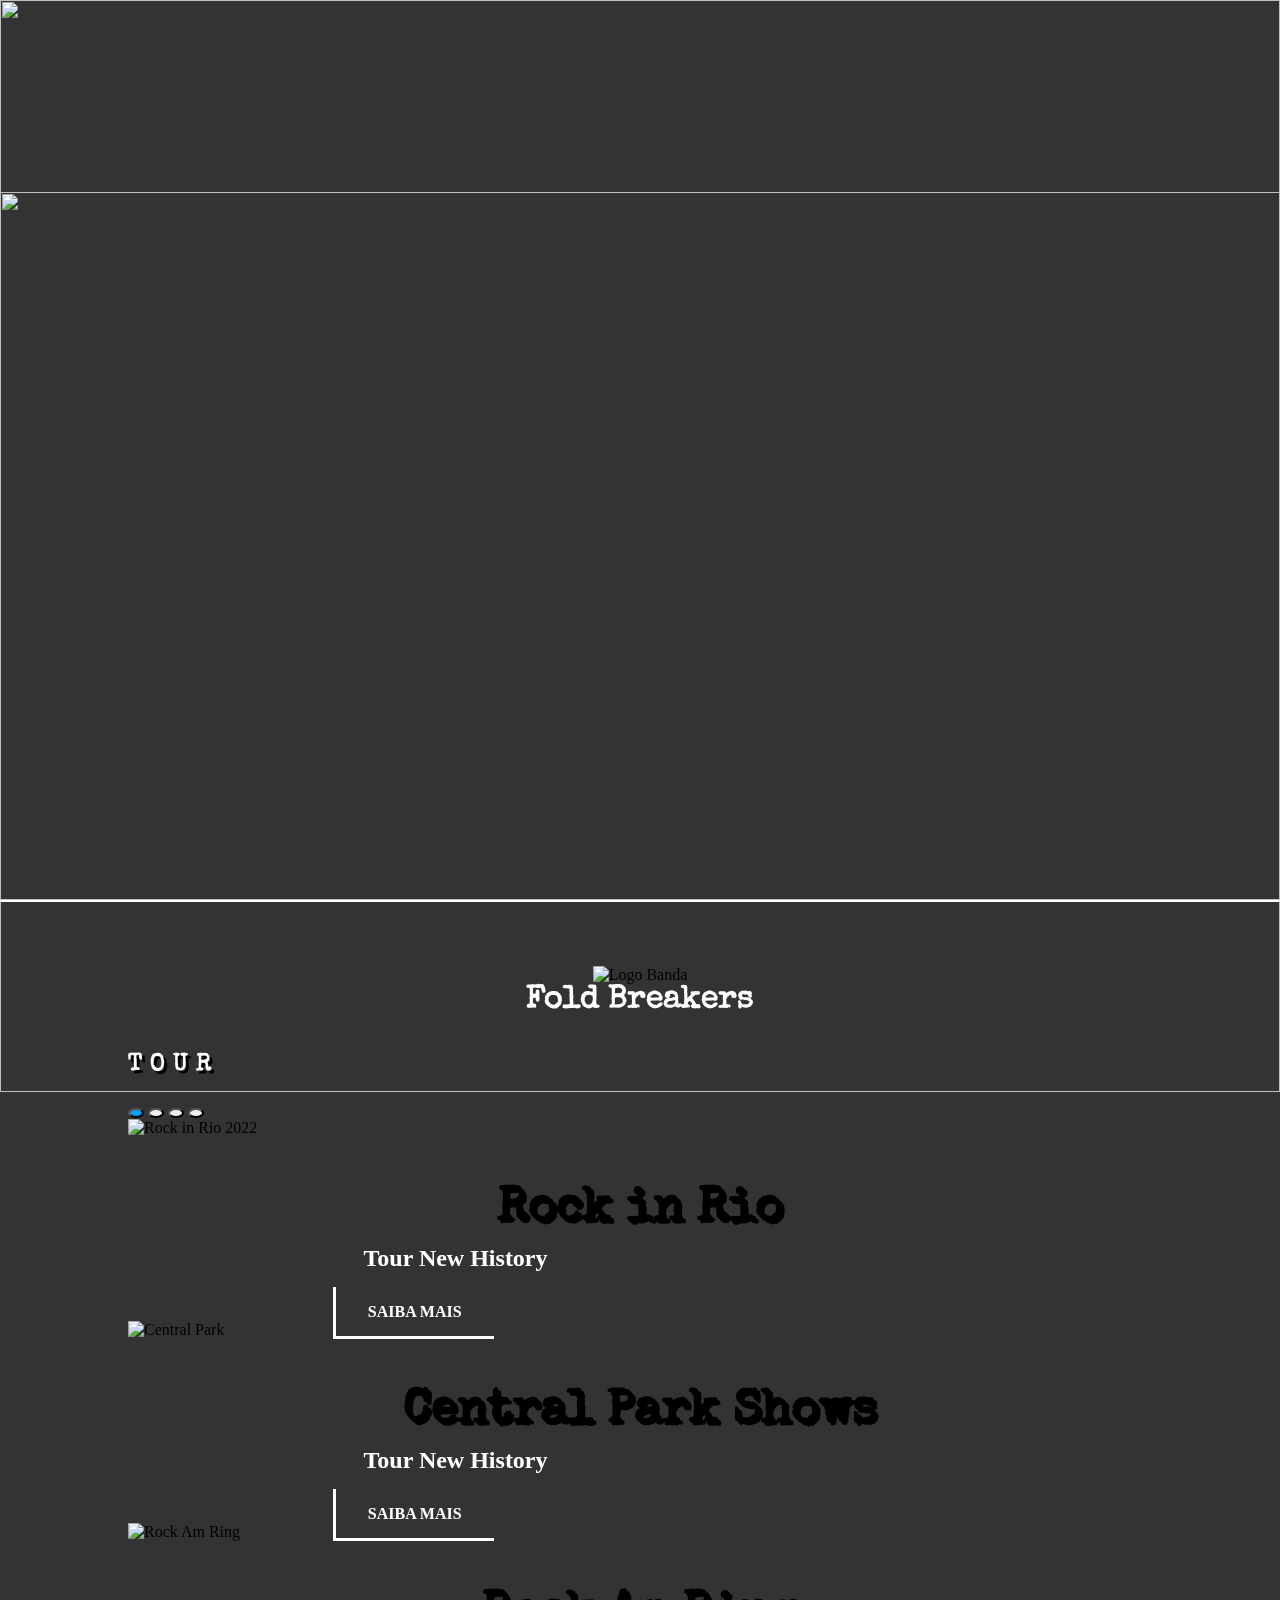
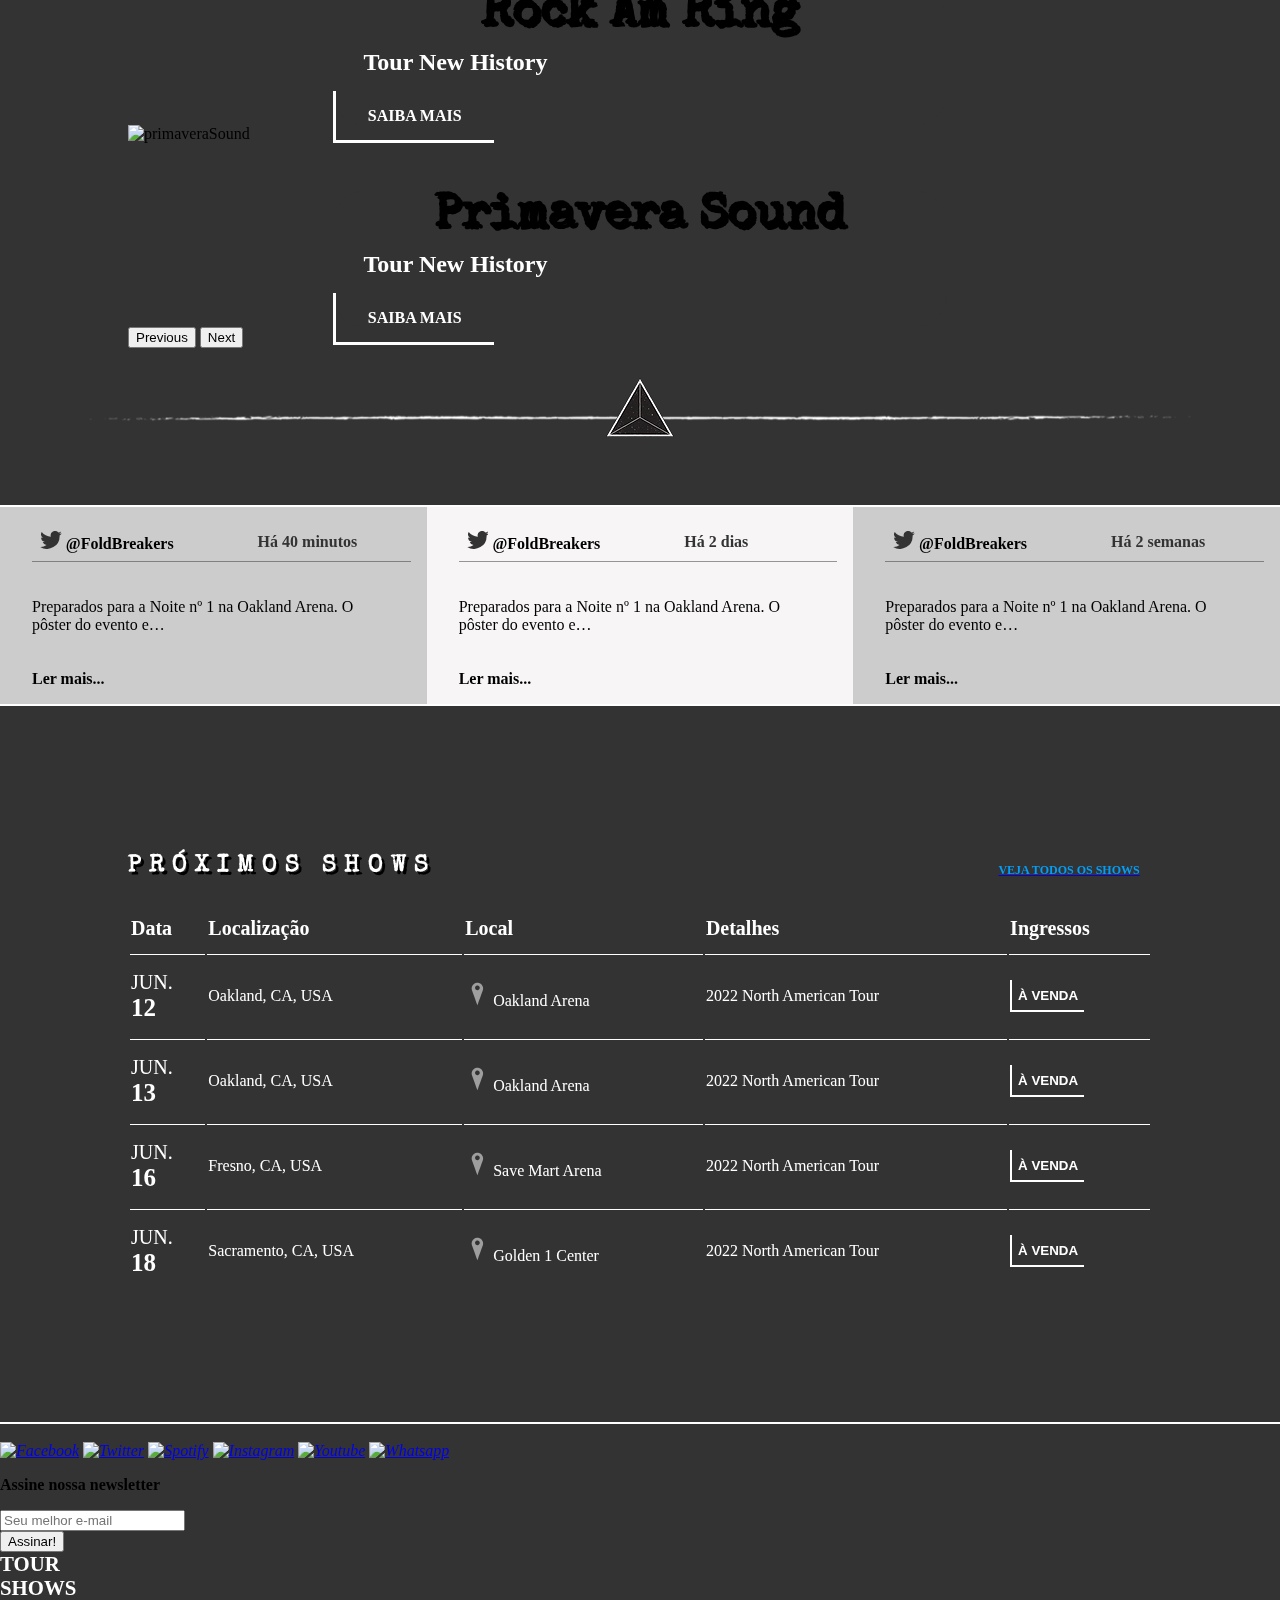
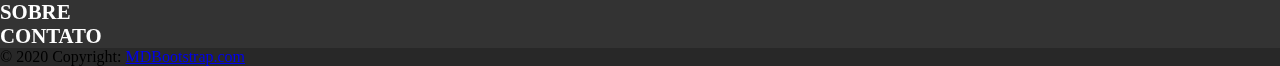
==== commit 80f92e2e: "Inserindo nome e logo da banda" ====
--- a/index.html
+++ b/index.html
@@ -87,7 +87,12 @@
       </section>
 
       <section id="tour" class="tour">
+
          <div class="containerSlider">
+            <div class="nome-banda">
+               <img src="../assets/img/logo_img/logo.png" alt="Logo Banda" />
+               <h1>Fold Breakers</h1>
+            </div>
             <h2>Tour</h2>
             <div id="mainSlider" class="carousel slide" data-bs-ride="carousel">
                <div class="carousel-indicators">
--- a/assets/css/style-home.css
+++ b/assets/css/style-home.css
@@ -203,7 +203,20 @@
 }
 
 /* Carousel */
-
+.nome-banda {
+	text-align: center;
+	margin-bottom: 1rem;
+}
+.nome-banda img{
+	width: 50%;
+	height:50%;
+}
+.nome-banda h1{
+	text-align: center;
+	color: #fff;
+	margin: auto;
+	font-family: 'Special Elite', cursive;
+}
 .containerSlider {
 	position: relative;
 	display: flex;
@@ -212,7 +225,7 @@
 	flex-direction: column;
 	width: 100%;
 	padding: 5% 0;
-	border-top: 2px solid white;
+	border-top: 2px solid #ffffff;
 	background-image: url("../img/parallax_img/smoke.png");
 }
 
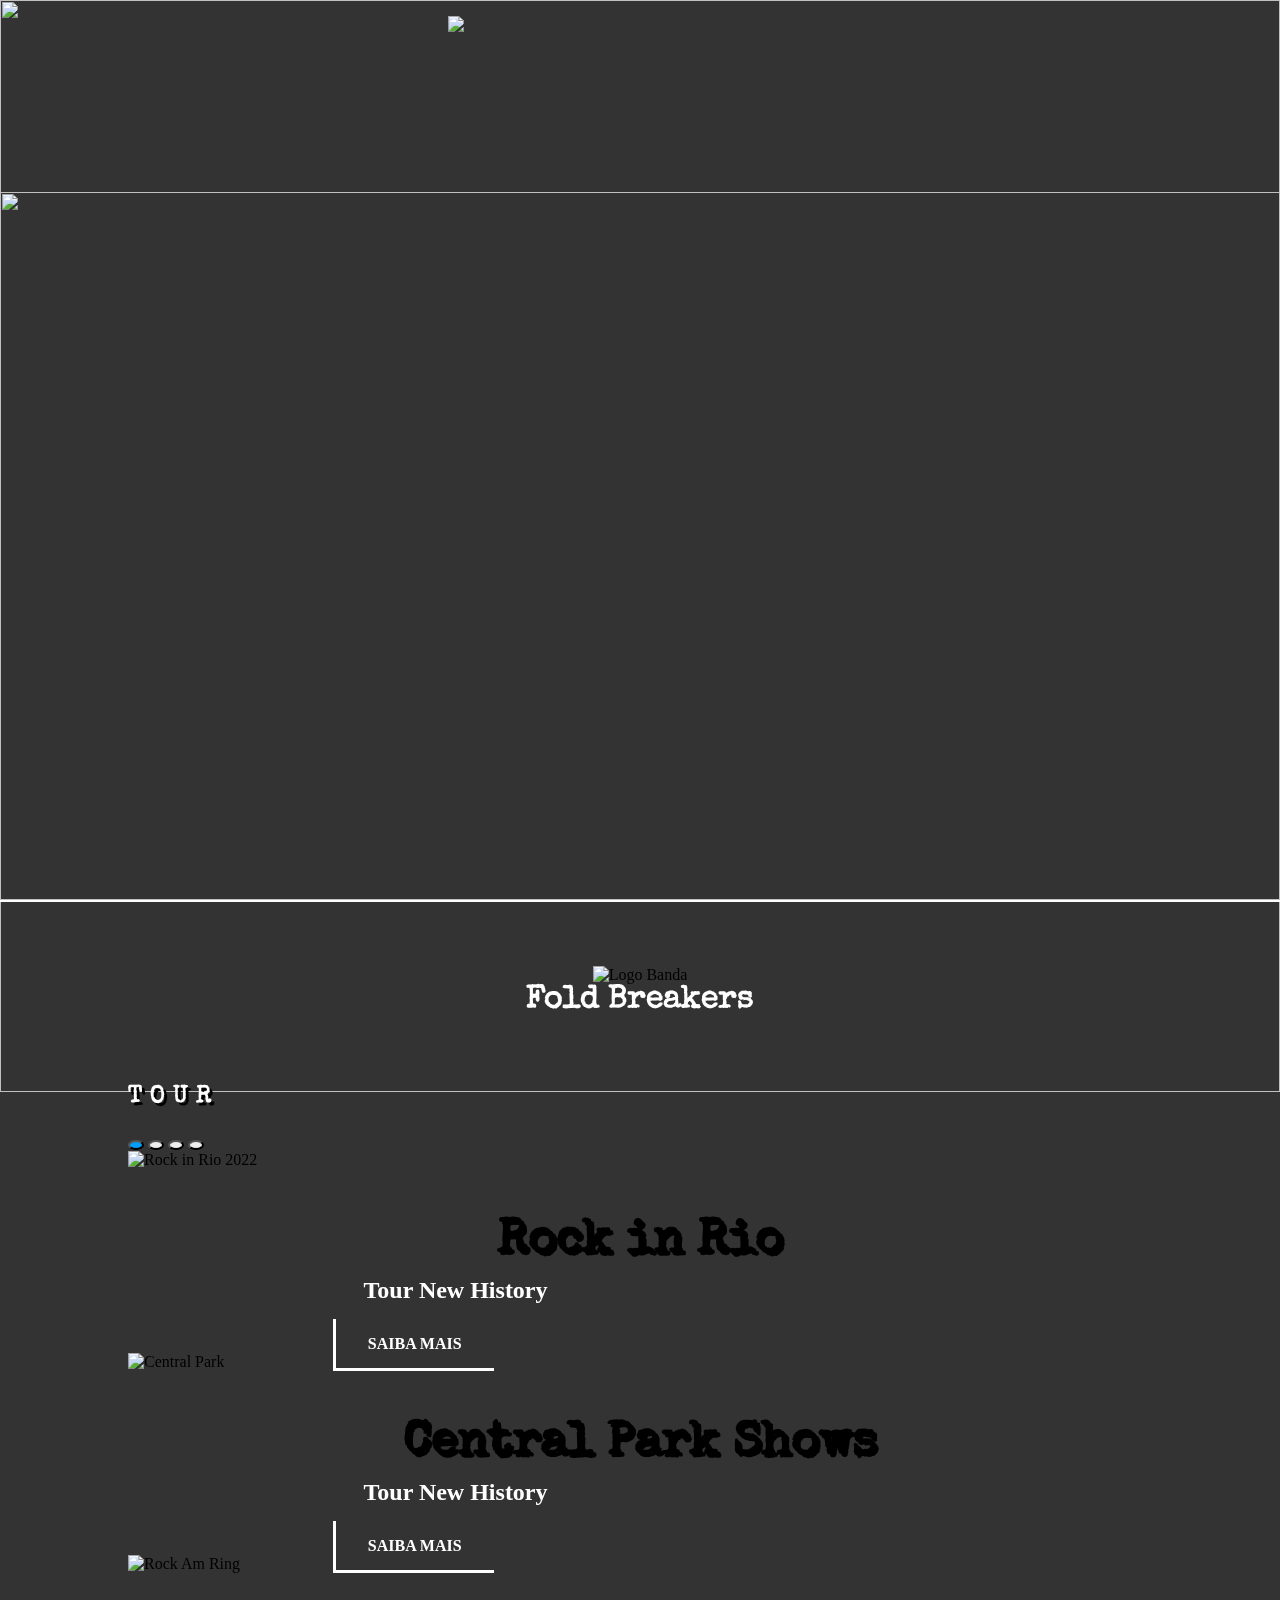
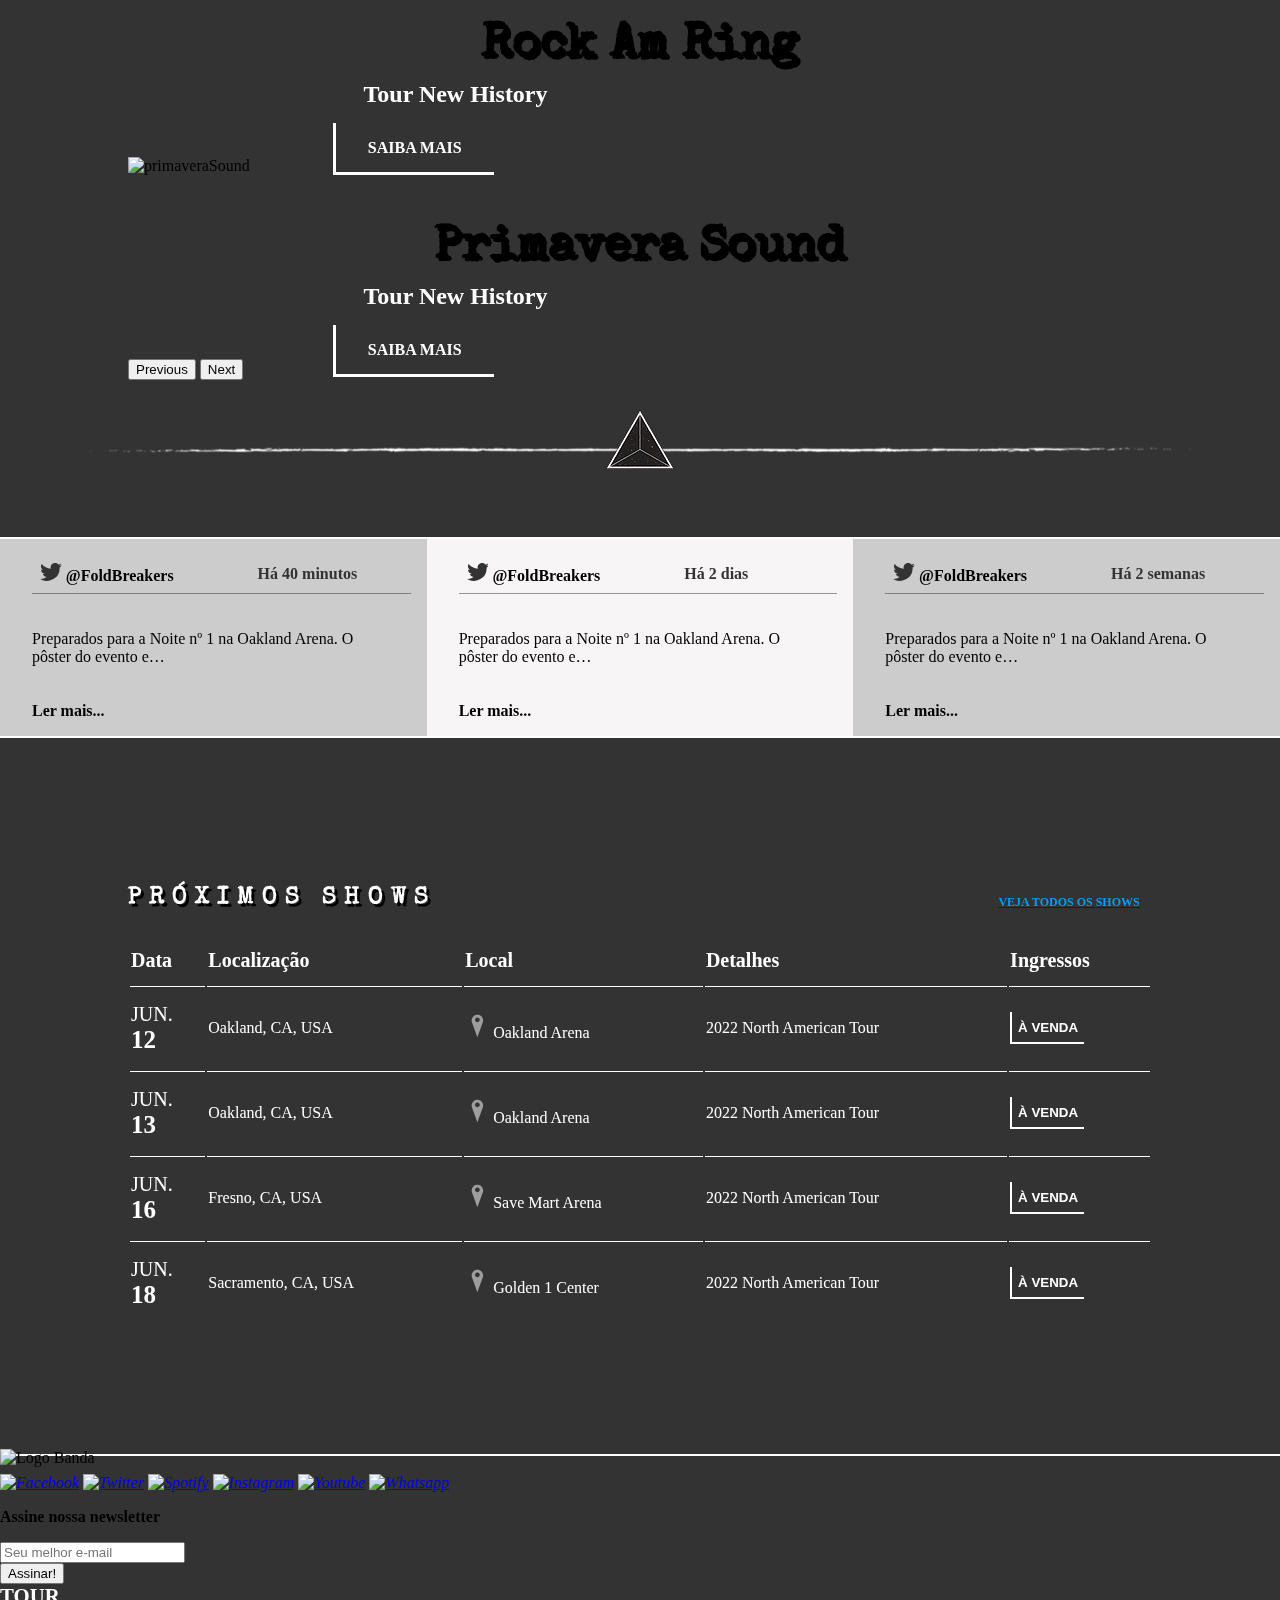
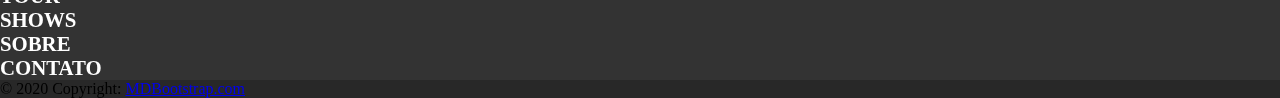
==== commit 53a07e34: "Ajustando link do Tour e link do whatsapp" ====
--- a/index.html
+++ b/index.html
@@ -78,22 +78,21 @@
    </header>
    <main>
       <section id="home" class="home-parallax">
-         <img src="./assets/img/parallax_img/background_parallax.jpg" id="background-parallax" alt="" />
-         <img src="./assets/img/logo_img/logo.png" id="logo" alt="" />
+         <img src="./assets/img/parallax_img/background_parallax.jpg" id="background-parallax"/>
+         <img src="./assets/img/logo_img/logo.png" id="logo"/>
          <img src="./assets/img/parallax_img/Audience-Silhoutte-grey.png" id="silhoutte" />
          <img src="./assets/img/parallax_img/Audience-Silhoutte2.png" id="silhoutte2" />
-         <img id="smoke" src="./assets/img/parallax_img/smoke.png" alt="" />
-         <img id="flare" src="./assets/img/parallax_img/left-flare.png" alt="" />
+         <img id="smoke" src="./assets/img/parallax_img/smoke.png"/>
+         <img id="flare" src="./assets/img/parallax_img/left-flare.png"/>
       </section>
 
-      <section id="tour" class="tour">
-
+      <section class="tour">
          <div class="containerSlider">
             <div class="nome-banda">
-               <img src="../assets/img/logo_img/logo.png" alt="Logo Banda" />
-               <h1>Fold Breakers</h1>
-            </div>
-            <h2>Tour</h2>
+               <img src="./assets/img/logo_img/logo.png" alt="Logo Banda" />
+               <h1 >Fold Breakers</h1>
+            </div>
+            <h2 id="tour">Tour</h2>
             <div id="mainSlider" class="carousel slide" data-bs-ride="carousel">
                <div class="carousel-indicators">
                   <button type="button" data-bs-target="#mainSlider" data-bs-slide-to="0" class="active"
@@ -299,7 +298,7 @@
                            href="https://www.google.com/maps/@37.749683,-122.2038475,3a,75y,45.02h,99.9t/data=!3m7!1e1!3m5!1s5XOmQT26stI3S2HfQqIXHA!2e0!6shttps:%2F%2Fstreetviewpixels-pa.googleapis.com%2Fv1%2Fthumbnail%3Fpanoid%3D5XOmQT26stI3S2HfQqIXHA%26cb_client%3Dmaps_sv.tactile.gps%26w%3D203%26h%3D100%26yaw%3D27.50849%26pitch%3D0%26thumbfov%3D100!7i16384!8i8192"
                            target="_blank">
                            <span>
-                              <img class="local-icon" src="./assets/img/util_img/location-pin.svg" alt="" />
+                              <img class="local-icon" src="./assets/img/util_img/location-pin.svg" alt="Local" />
                            </span>
                            Oakland Arena
                         </a>
@@ -324,7 +323,7 @@
                            href="https://www.google.com/maps/@37.749683,-122.2038475,3a,75y,45.02h,99.9t/data=!3m7!1e1!3m5!1s5XOmQT26stI3S2HfQqIXHA!2e0!6shttps:%2F%2Fstreetviewpixels-pa.googleapis.com%2Fv1%2Fthumbnail%3Fpanoid%3D5XOmQT26stI3S2HfQqIXHA%26cb_client%3Dmaps_sv.tactile.gps%26w%3D203%26h%3D100%26yaw%3D27.50849%26pitch%3D0%26thumbfov%3D100!7i16384!8i8192"
                            target="_blank">
                            <span>
-                              <img class="local-icon" src="./assets/img/util_img/location-pin.svg" alt="" />
+                              <img class="local-icon" src="./assets/img/util_img/location-pin.svg" alt="Local" />
                            </span>
                            Oakland Arena
                         </a>
@@ -349,7 +348,7 @@
                            href="https://www.google.com/maps/@36.8101743,-119.7379614,2a,75y,149.86h,97.81t/data=!3m7!1e1!3m5!1sphDaOvzJAtXIk-V_H879yQ!2e0!6shttps:%2F%2Fstreetviewpixels-pa.googleapis.com%2Fv1%2Fthumbnail%3Fpanoid%3DphDaOvzJAtXIk-V_H879yQ%26cb_client%3Dmaps_sv.tactile.gps%26w%3D203%26h%3D100%26yaw%3D244.32364%26pitch%3D0%26thumbfov%3D100!7i13312!8i6656"
                            target="_blank">
                            <span>
-                              <img class="local-icon" src="./assets/img/util_img/location-pin.svg" alt="" />
+                              <img class="local-icon" src="./assets/img/util_img/location-pin.svg" alt="Local" />
                            </span>
                            Save Mart Arena
                         </a>
@@ -374,7 +373,7 @@
                            href="https://www.google.com/maps/@38.5798578,-121.500904,3a,75y,54.23h,97.61t/data=!3m6!1e1!3m4!1sYpC3Y_69tfBm-CsfDBaZ0Q!2e0!7i16384!8i8192"
                            target="_blank">
                            <span>
-                              <img class="local-icon" src="./assets/img/util_img/location-pin.svg" alt="" />
+                              <img class="local-icon" src="./assets/img/util_img/location-pin.svg" alt="Local" />
                            </span>
                            Golden 1 Center
                         </a>
@@ -397,7 +396,7 @@
                      href="https://www.google.com/maps/@37.749683,-122.2038475,3a,75y,45.02h,99.9t/data=!3m7!1e1!3m5!1s5XOmQT26stI3S2HfQqIXHA!2e0!6shttps:%2F%2Fstreetviewpixels-pa.googleapis.com%2Fv1%2Fthumbnail%3Fpanoid%3D5XOmQT26stI3S2HfQqIXHA%26cb_client%3Dmaps_sv.tactile.gps%26w%3D203%26h%3D100%26yaw%3D27.50849%26pitch%3D0%26thumbfov%3D100!7i16384!8i8192"
                      target="_blank">
                      <span>
-                        <img class="local-icon" src="./assets/img/util_img/location-pin.svg" alt="" />
+                        <img class="local-icon" src="./assets/img/util_img/location-pin.svg" alt="Local" />
                      </span>
                      Oakland Arena
                   </a>
@@ -413,7 +412,7 @@
                      href="https://www.google.com/maps/@37.749683,-122.2038475,3a,75y,45.02h,99.9t/data=!3m7!1e1!3m5!1s5XOmQT26stI3S2HfQqIXHA!2e0!6shttps:%2F%2Fstreetviewpixels-pa.googleapis.com%2Fv1%2Fthumbnail%3Fpanoid%3D5XOmQT26stI3S2HfQqIXHA%26cb_client%3Dmaps_sv.tactile.gps%26w%3D203%26h%3D100%26yaw%3D27.50849%26pitch%3D0%26thumbfov%3D100!7i16384!8i8192"
                      target="_blank">
                      <span>
-                        <img class="local-icon" src="./assets/img/util_img/location-pin.svg" alt="" />
+                        <img class="local-icon" src="./assets/img/util_img/location-pin.svg" alt="Local" />
                      </span>
                      Oakland Arena
                   </a>
@@ -430,7 +429,7 @@
                      href="https://www.google.com/maps/@36.8101743,-119.7379614,2a,75y,149.86h,97.81t/data=!3m7!1e1!3m5!1sphDaOvzJAtXIk-V_H879yQ!2e0!6shttps:%2F%2Fstreetviewpixels-pa.googleapis.com%2Fv1%2Fthumbnail%3Fpanoid%3DphDaOvzJAtXIk-V_H879yQ%26cb_client%3Dmaps_sv.tactile.gps%26w%3D203%26h%3D100%26yaw%3D244.32364%26pitch%3D0%26thumbfov%3D100!7i13312!8i6656"
                      target="_blank">
                      <span>
-                        <img class="local-icon" src="./assets/img/util_img/location-pin.svg" alt="" />
+                        <img class="local-icon" src="./assets/img/util_img/location-pin.svg" alt="Local" />
                      </span>
                      Save Mart Arena
                   </a>
@@ -447,7 +446,7 @@
                      href="https://www.google.com/maps/@38.5798578,-121.500904,3a,75y,54.23h,97.61t/data=!3m6!1e1!3m4!1sYpC3Y_69tfBm-CsfDBaZ0Q!2e0!7i16384!8i8192"
                      target="_blank">
                      <span>
-                        <img class="local-icon" src="./assets/img/util_img/location-pin.svg" alt="" />
+                        <img class="local-icon" src="./assets/img/util_img/location-pin.svg" alt="Local" />
                      </span>
                      Golden 1 Center
                   </a>
@@ -467,7 +466,7 @@
       </section>
    </main>
    <footer id="footer" class="bg-dark text-center text-white">
-      <img class="logo-footer" src="./assets/img/logo_img/logo.png" alt="" />
+      <img class="logo-footer" src="./assets/img/logo_img/logo.png" alt="Logo Banda" />
 
       <!-- Grid container -->
       <div class="container p-4">
@@ -499,7 +498,7 @@
                      alt="Youtube" /></i></a>
 
             <!-- Whatsapp -->
-            <a class="btn btn-outline-light btn-floating m-1" href="https://www.whatsapp.com" role="button"
+            <a class="btn btn-outline-light btn-floating m-1" href="https://wa.me/5524987654321" role="button"
                target="_blank"><i class="fab fa-whatsapp"><img src="./assets/img/icons_social/whatsapp.png"
                      alt="Whatsapp" /></i></a>
          </section>
--- a/assets/css/style-home.css
+++ b/assets/css/style-home.css
@@ -203,20 +203,24 @@
 }
 
 /* Carousel */
+
 .nome-banda {
 	text-align: center;
 	margin-bottom: 1rem;
 }
-.nome-banda img{
+
+.nome-banda img {
 	width: 50%;
-	height:50%;
-}
-.nome-banda h1{
+	height: 50%;
+}
+
+.nome-banda h1 {
 	text-align: center;
 	color: #fff;
 	margin: auto;
 	font-family: 'Special Elite', cursive;
 }
+
 .containerSlider {
 	position: relative;
 	display: flex;
@@ -227,6 +231,10 @@
 	padding: 5% 0;
 	border-top: 2px solid #ffffff;
 	background-image: url("../img/parallax_img/smoke.png");
+}
+
+#tour {
+	padding-top: 2rem;
 }
 
 .containerSlider h2 {
@@ -712,12 +720,13 @@
 	.logo-separate img {
 		height: 3rem;
 	}
+
 	.social-links .post {
 		padding: 1rem 1rem;
 		width: 100%;
 		height: auto;
 	}
-	
+
 
 }
 
@@ -761,6 +770,7 @@
 	nav ul {
 		gap: 0;
 	}
+
 	.social-links article .time {
 		font-size: 10px;
 		text-align: end;
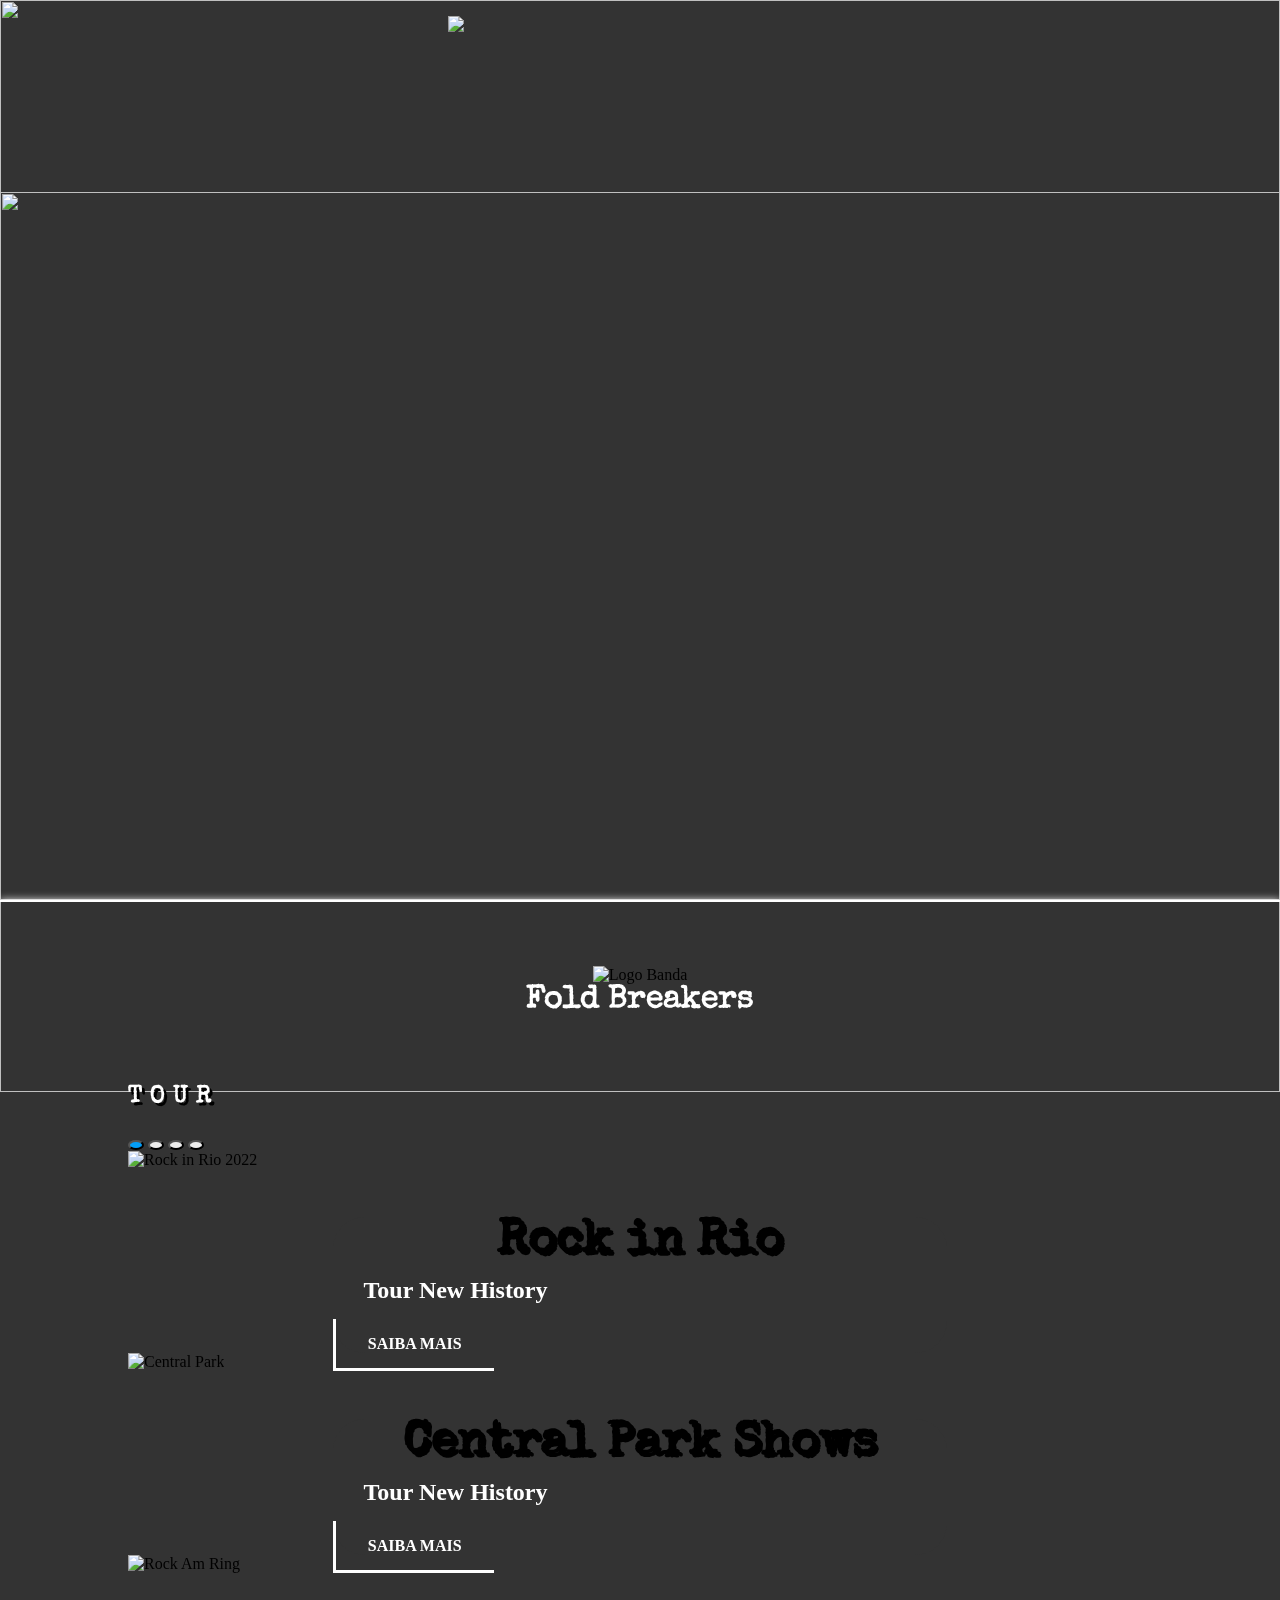
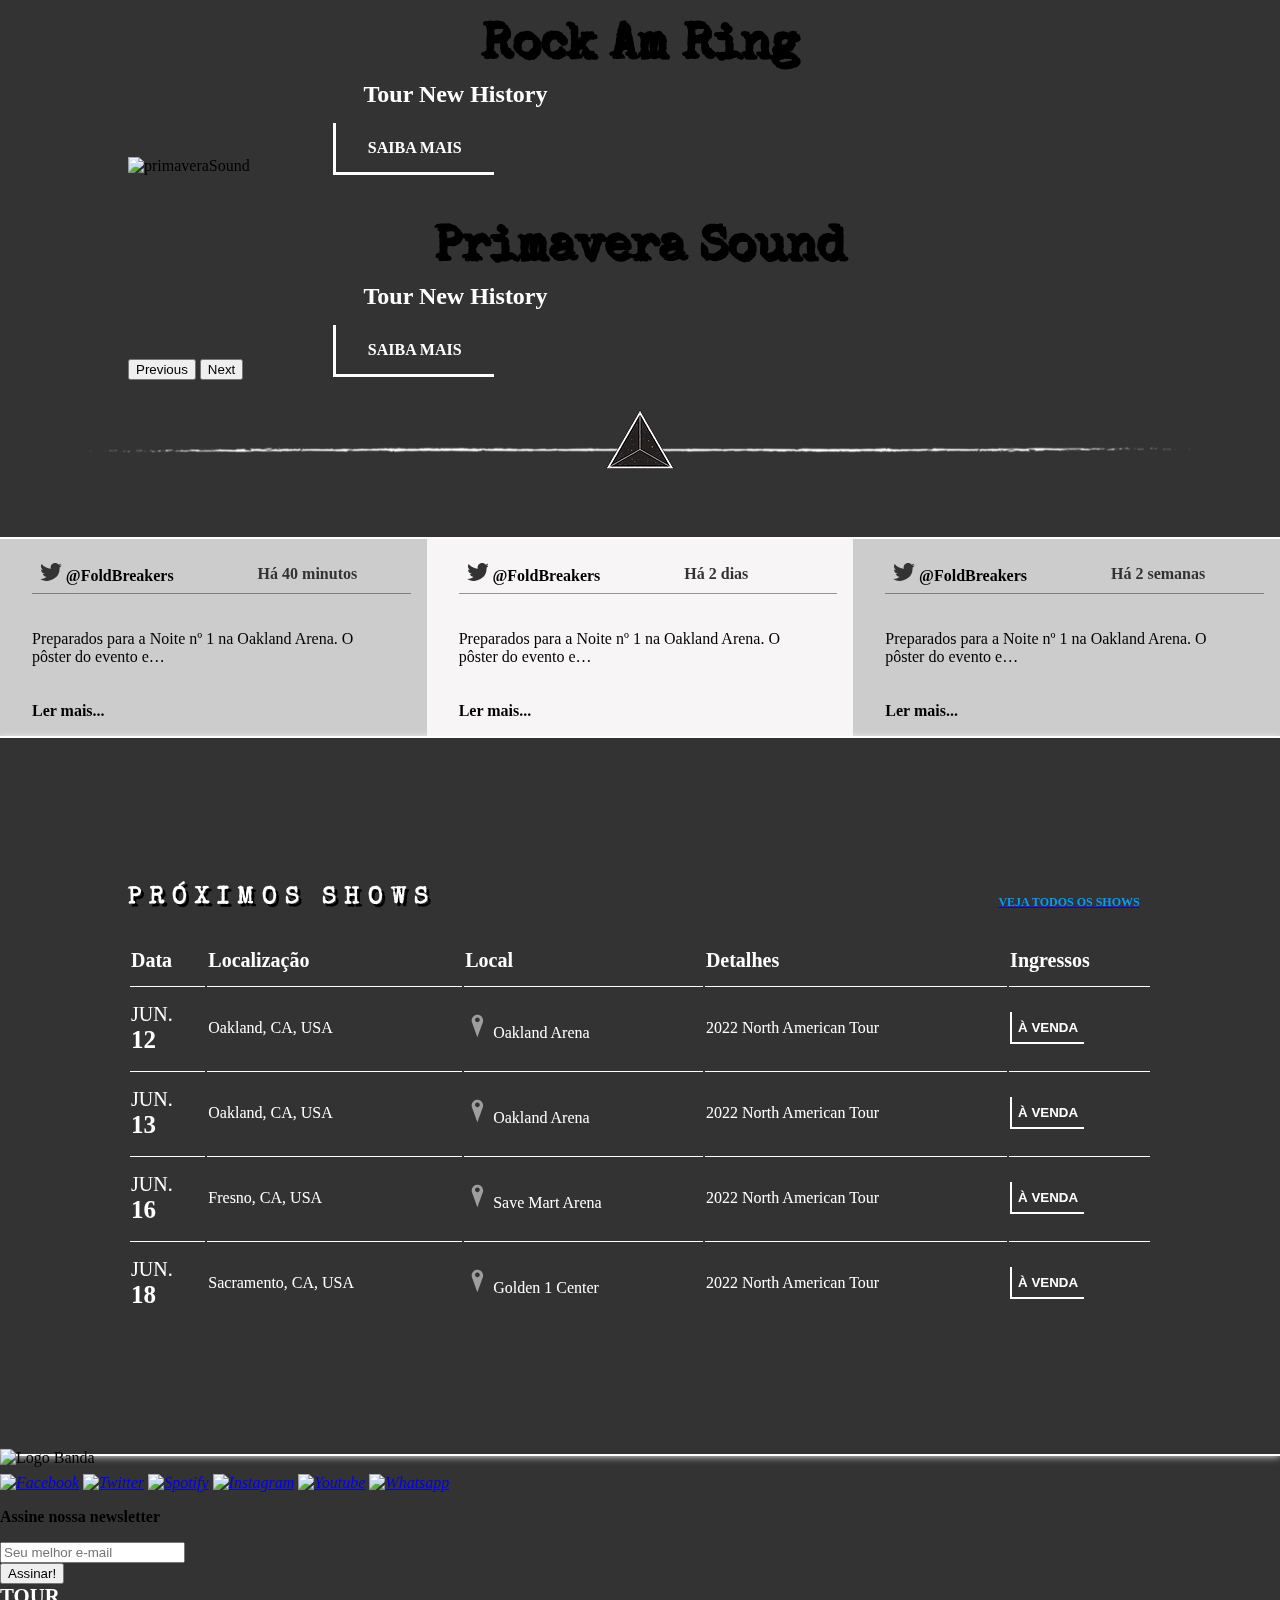
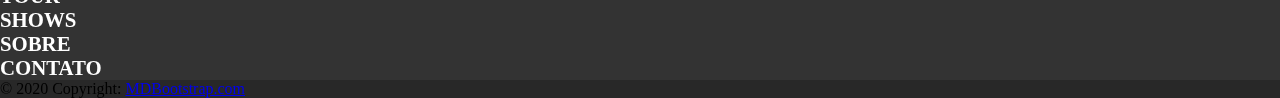
==== commit 67290d5b: "Ajustada NavBar e incluido box-shadow" ====
--- a/index.html
+++ b/index.html
@@ -52,7 +52,7 @@
                   <a class="link-sections" href="./pages/contact.html">Contato</a>
                </li>
                <li><a class="link-sections" href="#footer">Mídias</a></li>
-               <li>
+               <li class="list-dropdown">
                   <div class="dropdown">
                      <a class="hamburger-menu" href="#dropdown-content">
                         <img src="./assets/img/util_img/h-menu.png" alt="Menu Hambúrguer" />
--- a/assets/css/style-home.css
+++ b/assets/css/style-home.css
@@ -115,7 +115,8 @@
 	padding: 0;
 }
 
-.dropdown {
+.dropdown,
+.list-dropdown {
 	display: none;
 	height: 100%;
 }
@@ -231,6 +232,7 @@
 	padding: 5% 0;
 	border-top: 2px solid #ffffff;
 	background-image: url("../img/parallax_img/smoke.png");
+	box-shadow: 0 0 0.5rem #fff;
 }
 
 #tour {
@@ -423,6 +425,8 @@
 	height: fit-content;
 	position: relative;
 	background-image: url("../img/parallax_img/smoke.png");
+	border-bottom: 2px solid #fff ;
+  box-shadow: 0 0 0.5rem white;
 }
 
 .upcoming-shows-table {
@@ -573,10 +577,6 @@
 
 /* Footer */
 
-footer {
-	border-top: 2px solid white;
-}
-
 .logo-footer {
 	width: 15rem;
 	transform: translateY(-40%);
@@ -758,7 +758,8 @@
 		display: none;
 	}
 
-	.dropdown {
+	.dropdown,
+	.list-dropdown {
 		display: block;
 	}
 
